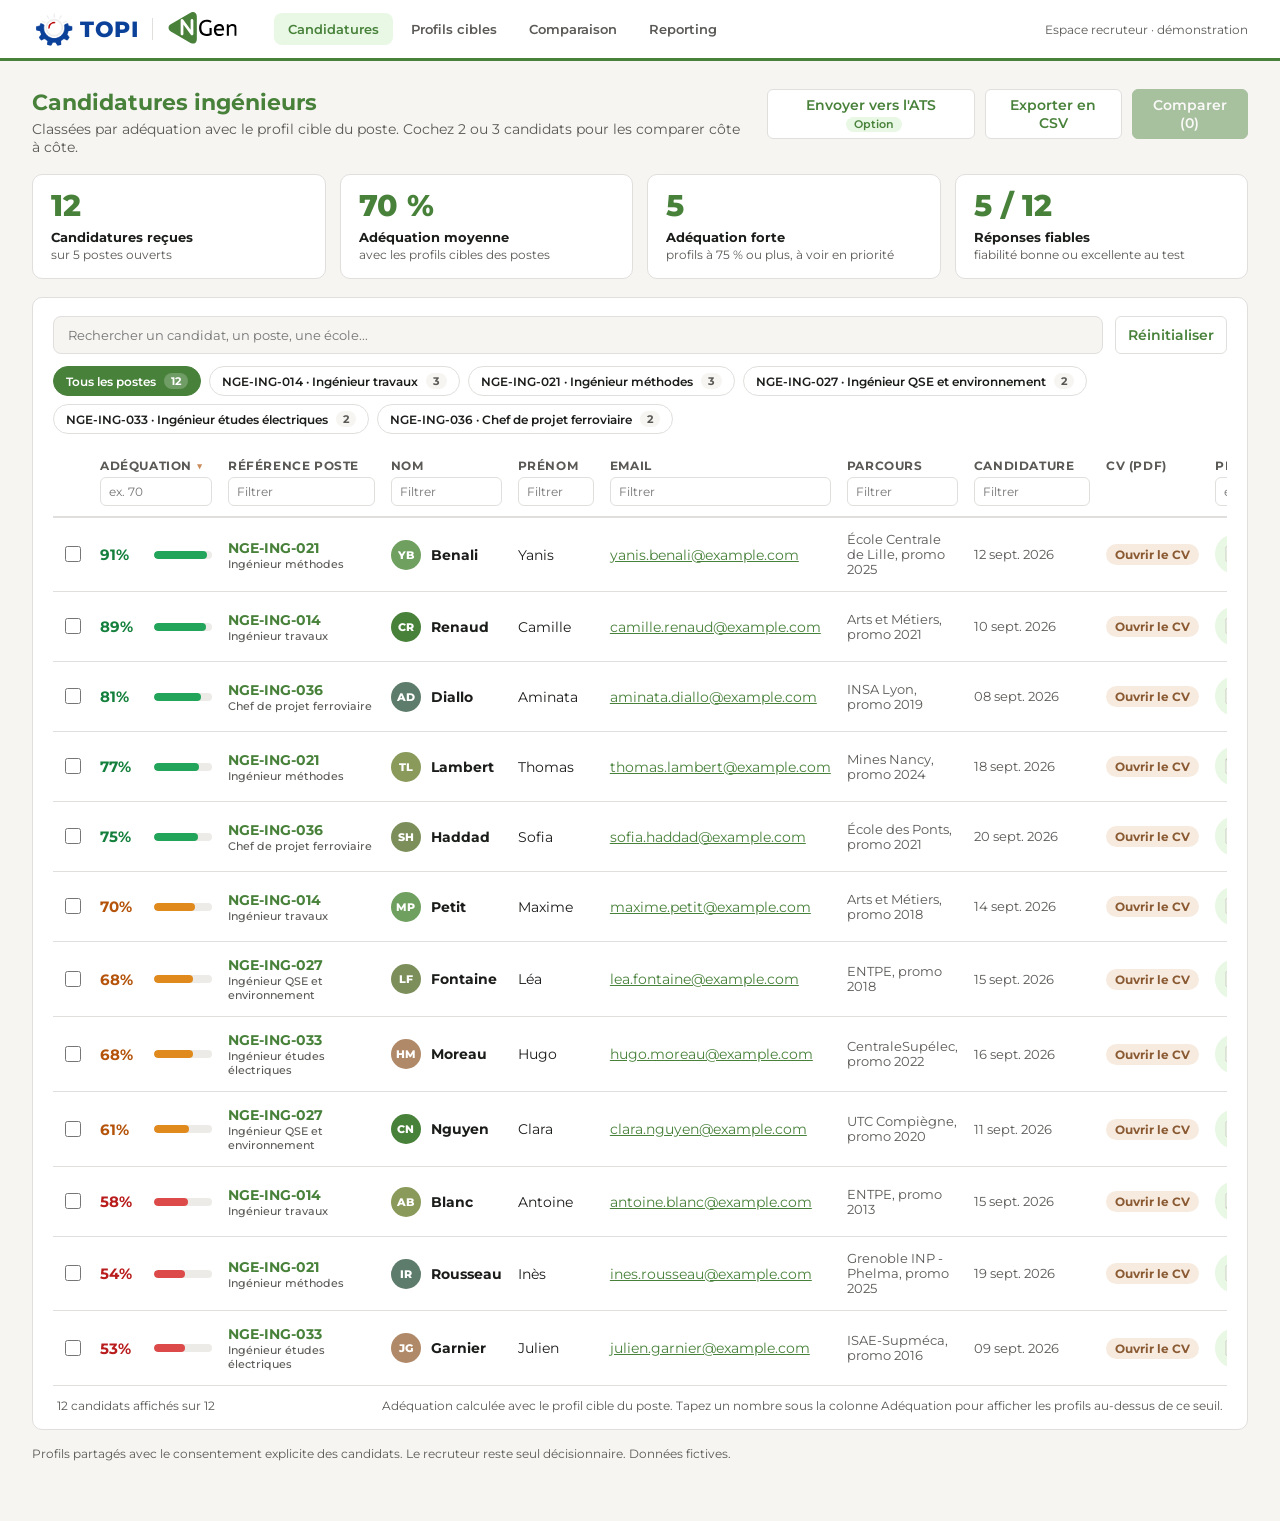
==== index.html @ ed8e548c "Démo TOPI x NGen : offre Aide Entretien et Recrutement (données fictives) Co-Authored-By: Claude Son" ====
<!doctype html>
<html lang="fr">
<head>
<meta charset="utf-8">
<meta name="viewport" content="width=device-width, initial-scale=1">
<meta name="robots" content="noindex, nofollow">
<title>Candidatures ingénieurs - TOPI x NGen</title>
<link href="https://fonts.googleapis.com/css2?family=Montserrat:wght@400;500;600;700;800&display=swap" rel="stylesheet">
<link rel="stylesheet" href="style.css">
</head>
<body>
<div class="topbar">
  <div class="logo"><img src="topi-logo.png" alt="">TOPI</div>
  <div class="sep"></div>
  <img class="ngen" src="ngen-logo.svg" alt="NGen">
  <nav><a href="index.html" class="on">Candidatures</a><a href="cibles.html">Profils cibles</a><a href="compare.html">Comparaison</a><a href="reporting.html">Reporting</a></nav>
  <div class="right">Espace recruteur · démonstration</div>
</div>
<main class="wide">
  <div class="pagehead">
    <div>
      <h1>Candidatures ingénieurs</h1>
      <p class="sub">Classées par adéquation avec le profil cible du poste. Cochez 2 ou 3 candidats pour les comparer côte à côte.</p>
    </div>
    <div class="actions2">
      <button class="btn" id="ats" title="Intégration ATS proposée en option">Envoyer vers l'ATS <span class="opt">Option</span></button>
      <button class="btn" id="export">Exporter en CSV</button>
      <button class="btn primary" id="cmp" disabled>Comparer (0)</button>
    </div>
  </div>

  <div class="kpis" id="kpis"></div>

  <div class="card list">
    <div class="toolbar2">
      <div class="search"><input id="q" type="search" placeholder="Rechercher un candidat, un poste, une école..."></div>
      <button class="btn" id="reset">Réinitialiser</button>
    </div>
    <div class="chips2" id="postes"></div>
    <div class="tablewrap">
      <table>
        <thead>
          <tr id="heads"></tr>
          <tr class="filters" id="filters"></tr>
        </thead>
        <tbody id="rows"></tbody>
      </table>
    </div>
    <div class="toast" id="toast"></div>
    <div class="empty" id="empty">Aucun candidat ne correspond aux filtres.</div>
    <div class="tfoot"><span id="count"></span><span>Adéquation calculée avec le profil cible du poste. Tapez un nombre sous la colonne Adéquation pour afficher les profils au-dessus de ce seuil.</span></div>
  </div>
  <p class="foot">Profils partagés avec le consentement explicite des candidats. Le recruteur reste seul décisionnaire. Données fictives.</p>
</main>
<script src="data.js"></script>
<script src="defs.js"></script>
<script src="scoring.js"></script>
<script>
const fmtDate = iso => new Date(iso).toLocaleDateString("fr-FR", { day: "2-digit", month: "short", year: "numeric" });
const norm = s => String(s).toLowerCase().normalize("NFD").replace(/[̀-ͯ]/g, "");
const tri = c => Object.entries(c.riasec).sort((a, b) => b[1] - a[1]).slice(0, 3).map(e => e[0]).join("");
let ADQ = {};

function mini(c) {
  const order = ["R", "I", "A", "S", "E", "C"], cx = 17, cy = 17, R = 14;
  const pt = (i, r) => { const a = (-90 + i * 60) * Math.PI / 180; return [cx + r * Math.cos(a), cy + r * Math.sin(a)].join(","); };
  const ring = order.map((k, i) => pt(i, R)).join(" ");
  const data = order.map((k, i) => pt(i, R * c.riasec[k] / 100)).join(" ");
  return `<svg class="mini" viewBox="0 0 34 34" width="34" height="34"><polygon points="${ring}" fill="none" stroke="#D5D3CD"/><polygon points="${data}" fill="rgba(72,129,58,.28)" stroke="#48813A" stroke-width="1.4"/></svg>`;
}

const picked = new Set();
const COLS = [
  { key: "sel", label: "", nofilter: true, nosort: true },
  { key: "adq", label: "Adéquation", filter: c => ADQ[c.id].global, sort: c => ADQ[c.id].global, placeholder: "ex. 70", min: true },
  { key: "ref", label: "Référence poste", filter: c => c.ref + " " + c.poste, sort: c => c.ref },
  { key: "nom", label: "Nom", filter: c => c.nom, sort: c => c.nom },
  { key: "prenom", label: "Prénom", filter: c => c.prenom, sort: c => c.prenom },
  { key: "email", label: "Email", filter: c => c.email, sort: c => c.email },
  { key: "parcours", label: "Parcours", filter: c => c.parcours, sort: c => c.parcours },
  { key: "date", label: "Candidature", filter: c => fmtDate(c.candidature), sort: c => c.candidature },
  { key: "cv", label: "CV (PDF)", nofilter: true, nosort: true },
  { key: "profil", label: "Profil TOPI", filter: c => tri(c), sort: c => tri(c), placeholder: "ex. RE, IC" }
];

let sortKey = "adq", sortDir = -1, poste = "", q = "";
const filters = {};
const heads = document.getElementById("heads"), fil = document.getElementById("filters");

COLS.forEach(col => {
  const th = document.createElement("th");
  th.dataset.key = col.key;
  th.innerHTML = col.label + ' <span class="arrow"></span>';
  if (!col.nosort) {
    th.className = "sortable";
    th.onclick = () => { sortDir = sortKey === col.key ? -sortDir : (col.key === "adq" ? -1 : 1); sortKey = col.key; render(); };
  }
  heads.appendChild(th);
  const td = document.createElement("td");
  if (!col.nofilter) {
    const inp = document.createElement("input");
    inp.placeholder = col.placeholder || "Filtrer";
    inp.oninput = () => { filters[col.key] = norm(inp.value); render(); };
    td.appendChild(inp);
  }
  fil.appendChild(td);
});

document.getElementById("q").oninput = e => { q = norm(e.target.value); render(); };
document.getElementById("reset").onclick = () => {
  Object.keys(filters).forEach(k => delete filters[k]);
  fil.querySelectorAll("input").forEach(i => i.value = "");
  document.getElementById("q").value = ""; q = ""; poste = "";
  sortKey = "adq"; sortDir = -1; render();
};

const postes = [...new Map(CANDIDATS.map(c => [c.ref, c.poste])).entries()].sort();

function renderChips() {
  const el = document.getElementById("postes");
  const n = ref => CANDIDATS.filter(c => !ref || c.ref === ref).length;
  el.innerHTML = [["", "Tous les postes"], ...postes.map(([r, t]) => [r, r + " · " + t])].map(([r, t]) =>
    `<button class="chip2 ${poste === r ? "on" : ""}" data-ref="${r}">${t}<b>${n(r)}</b></button>`).join("");
  el.querySelectorAll("button").forEach(b => b.onclick = () => { poste = b.dataset.ref; render(); });
}

function renderKpis() {
  const vals = CANDIDATS.map(c => ADQ[c.id].global);
  const moy = Math.round(vals.reduce((s, v) => s + v, 0) / vals.length);
  const forts = vals.filter(v => v >= 75).length;
  const fiables = CANDIDATS.filter(c => ["Excellent", "Bon"].includes(c.validite.niveau)).length;
  const items = [
    ["Candidatures reçues", CANDIDATS.length, "sur " + postes.length + " postes ouverts"],
    ["Adéquation moyenne", moy + " %", "avec les profils cibles des postes"],
    ["Adéquation forte", forts, "profils à 75 % ou plus, à voir en priorité"],
    ["Réponses fiables", fiables + " / " + CANDIDATS.length, "fiabilité bonne ou excellente au test"]
  ];
  document.getElementById("kpis").innerHTML = items.map(([t, v, s]) => `<div class="kpi"><div class="kv">${v}</div><div class="kt">${t}</div><div class="ks">${s}</div></div>`).join("");
}

const palette = ["#48813A", "#6FA05F", "#7C8F5A", "#B08968", "#5E7C6B", "#8A9A5B"];

function render() {
  ADQ = Object.fromEntries(CANDIDATS.map(c => [c.id, adqCandidat(c)]));
  let list = CANDIDATS.filter(c => (!poste || c.ref === poste)
    && (!q || norm([c.prenom, c.nom, c.email, c.ref, c.poste, c.parcours].join(" ")).includes(q))
    && COLS.every(col => {
      const f = filters[col.key];
      if (!f) return true;
      if (col.min) { const n = parseFloat(f); return isNaN(n) ? true : col.filter(c) >= n; }
      return norm(col.filter(c)).includes(f);
    }));
  const col = COLS.find(x => x.key === sortKey);
  list = list.slice().sort((a, b) => {
    const x = col.sort(a), y = col.sort(b);
    return (typeof x === "number" ? x - y : String(x).localeCompare(String(y), "fr")) * sortDir;
  });
  heads.querySelectorAll("th").forEach(th => {
    th.querySelector(".arrow").textContent = th.dataset.key === sortKey ? (sortDir === 1 ? "▲" : "▼") : "";
  });
  document.getElementById("rows").innerHTML = list.map(c => {
    const i = CANDIDATS.indexOf(c), a = ADQ[c.id].global;
    const cvUrl = "cv.html?f=" + encodeURIComponent(c.cv) + "&n=" + encodeURIComponent(c.prenom + " " + c.nom);
    return `<tr>
      <td><input type="checkbox" class="pick" data-id="${c.id}" ${picked.has(c.id) ? "checked" : ""} title="Sélectionner pour comparer"></td>
      <td><div class="adq ${niveauAdq(a)}"><b>${a}%</b><span class="abar"><i style="width:${a}%"></i></span></div></td>
      <td class="ref">${c.ref}<small>${c.poste}</small></td>
      <td><div class="who"><span class="av" style="background:${palette[i % palette.length]}">${c.prenom[0]}${c.nom[0]}</span>${c.nom}</div></td>
      <td>${c.prenom}</td>
      <td><a href="mailto:${c.email}">${c.email}</a></td>
      <td class="muted">${c.parcours}</td>
      <td class="muted nowrap">${fmtDate(c.candidature)}</td>
      <td><a class="pill cv" href="${cvUrl}" target="_blank" rel="noopener">Ouvrir le CV</a></td>
      <td><a class="pill topi" href="profil.html?id=${c.id}" target="_blank" rel="noopener">${mini(c)}<span>${tri(c)}</span></a></td>
    </tr>`;
  }).join("");
  document.querySelectorAll("input.pick").forEach(cb => cb.onchange = () => {
    if (cb.checked && picked.size >= 3) { cb.checked = false; toast("Vous pouvez comparer 3 candidats au maximum."); return; }
    cb.checked ? picked.add(cb.dataset.id) : picked.delete(cb.dataset.id); updateCmp();
  });
  document.getElementById("count").textContent = list.length + " candidat" + (list.length > 1 ? "s" : "") + " affiché" + (list.length > 1 ? "s" : "") + " sur " + CANDIDATS.length;
  document.getElementById("empty").style.display = list.length ? "none" : "block";
  renderChips(); renderKpis();
}

function updateCmp() {
  const b = document.getElementById("cmp");
  b.textContent = "Comparer (" + picked.size + ")"; b.disabled = picked.size < 2;
}
let toastT;
function toast(msg) { const el = document.getElementById("toast"); el.textContent = msg; el.style.display = "block"; clearTimeout(toastT); toastT = setTimeout(() => el.style.display = "none", 3500); }
document.getElementById("cmp").onclick = () => window.open("compare.html?ids=" + [...picked].join(","), "_blank");
document.getElementById("ats").onclick = () => toast("Intégration ATS proposée en option : elle n'est pas activée dans cette démonstration.");
document.getElementById("export").onclick = () => {
  const head = ["Adéquation (%)", "Référence poste", "Poste", "Nom", "Prénom", "Email", "Parcours", "Candidature", "Profil RIASEC", "CV"];
  const rows = CANDIDATS.slice().sort((a, b) => ADQ[b.id].global - ADQ[a.id].global).map(c => [ADQ[c.id].global, c.ref, c.poste, c.nom, c.prenom, c.email, c.parcours, c.candidature, tri(c), c.cv]);
  const csv = [head, ...rows].map(r => r.map(v => '"' + String(v).replace(/"/g, '""') + '"').join(";")).join("\r\n");
  const a = document.createElement("a");
  a.href = URL.createObjectURL(new Blob(["﻿" + csv], { type: "text/csv;charset=utf-8" }));
  a.download = "candidatures-ingenieurs.csv"; a.click();
};

render();
</script>
</body>
</html>
---- style.css ----
:root { --blue: #48813A; --accent: #C98B5A; --ink: #1b1d1a; --grey: #5a5956; --line: #E0DFDD; --bg: #F6F5F2; --soft: #E8F8E4; --ok: #48813A; }
* { box-sizing: border-box; }
body { margin: 0; font-family: "Montserrat", "Segoe UI", system-ui, sans-serif; background: var(--bg); color: var(--ink); font-size: 14px; }
a { color: var(--blue); }
.topbar { background: #fff; border-bottom: 3px solid var(--blue); display: flex; align-items: center; gap: 14px; padding: 12px 32px; }
.topbar .logo { display: flex; align-items: center; gap: 4px; font-weight: 800; font-size: 22px; color: #0B4199; letter-spacing: .5px; }
.topbar .logo img { height: 44px; width: 44px; margin: -6px 0; }
.topbar .ngen { height: 34px; width: auto; display: block; }
.topbar .sep { width: 1px; height: 22px; background: var(--line); }
.topbar .client { color: var(--grey); font-weight: 600; }
.topbar .right { margin-left: auto; color: var(--grey); font-size: 12px; }
main { max-width: 1180px; margin: 0 auto; padding: 28px 32px 48px; }
h1 { font-size: 22px; margin: 0 0 4px; color: var(--blue); }
.sub { color: var(--grey); margin: 0 0 20px; }
.card { background: #fff; border: 1px solid var(--line); border-radius: 10px; padding: 20px 22px; }
.card h2 { font-size: 13px; text-transform: uppercase; letter-spacing: .8px; color: var(--grey); margin: 0 0 14px; }
.toolbar { display: flex; align-items: center; gap: 14px; margin-bottom: 12px; color: var(--grey); font-size: 12px; }
.btn { border: 1px solid var(--line); background: #fff; color: var(--blue); padding: 6px 12px; border-radius: 6px; font: inherit; font-weight: 600; cursor: pointer; }
.btn:hover { background: var(--soft); }
table { width: 100%; border-collapse: collapse; }
thead th { white-space: nowrap; text-align: left; font-size: 12px; text-transform: uppercase; letter-spacing: .6px; color: var(--grey); padding: 10px 12px 4px; background: #fff; }
thead th.sortable { cursor: pointer; user-select: none; }
thead th.sortable:hover { color: var(--blue); }
thead th .arrow { display: inline-block; width: 12px; color: var(--accent); }
.filters td { padding: 0 12px 10px; border-bottom: 2px solid var(--line); }
.filters input { width: 100%; padding: 6px 8px; border: 1px solid var(--line); border-radius: 6px; font: inherit; font-size: 12px; }
.filters input:focus { outline: 2px solid var(--soft); border-color: var(--blue); }
tbody td { padding: 14px 12px; border-bottom: 1px solid var(--line); vertical-align: middle; }
tbody tr:hover { background: #FAFAF7; }
.ref { font-weight: 700; color: var(--blue); }
.ref small { display: block; font-weight: 500; color: var(--grey); font-size: 11px; }
.pill { white-space: nowrap; display: inline-block; padding: 3px 9px; border-radius: 999px; background: var(--soft); color: var(--blue); font-weight: 700; font-size: 12px; text-decoration: none; }
.pill:hover { background: var(--blue); color: #fff; }
.pill.cv { background: #F7EBE0; color: #8A5A33; }
.pill.cv:hover { background: var(--accent); color: #fff; }
.empty { padding: 24px; text-align: center; color: var(--grey); display: none; }
.foot { margin-top: 16px; color: var(--grey); font-size: 12px; }

.back { display: inline-block; margin-bottom: 14px; text-decoration: none; font-weight: 600; }
.head { display: flex; gap: 22px; align-items: center; flex-wrap: wrap; }
.avatar { width: 56px; height: 56px; border-radius: 50%; background: var(--blue); color: #fff; display: grid; place-items: center; font-weight: 800; font-size: 20px; }
.head h1 { margin: 0; }
.meta { color: var(--grey); font-size: 13px; margin-top: 2px; }
.head .actions { margin-left: auto; display: flex; gap: 10px; align-items: center; }
.grid2 { display: grid; grid-template-columns: 1fr 1fr; gap: 18px; margin-top: 18px; }
@media (max-width: 900px) { .grid2 { grid-template-columns: 1fr; } }
.triplet { display: flex; gap: 8px; margin: 6px 0 14px; }
.triplet .tip { background: var(--blue); color: #fff; font-weight: 800; border-radius: 6px; padding: 4px 10px; font-size: 13px; }
.triplet .tip:nth-child(2) { background: #6FA05F; }
.triplet .tip:nth-child(3) { background: #97d187; color: var(--ink); }
.bar { display: grid; grid-template-columns: 1fr 44px; gap: 10px; align-items: center; margin: 7px 0; font-size: 12.5px; }
.bar .lbl { display: flex; justify-content: space-between; gap: 8px; }
.track { height: 8px; background: #ECEBE7; border-radius: 4px; overflow: hidden; margin-top: 4px; }
.fill { height: 100%; background: var(--blue); border-radius: 4px; }
.fill.red { background: var(--accent); }
.val { text-align: right; font-weight: 700; }
.axis { display: grid; grid-template-columns: 96px 1fr 96px; gap: 10px; align-items: center; margin: 9px 0; font-size: 12px; color: var(--grey); }
.axis .r { text-align: right; }
.axis .on { color: var(--ink); font-weight: 700; }
.axis .line { position: relative; height: 4px; background: #E6E4DF; border-radius: 2px; }
.axis .line::after { content: ""; position: absolute; left: 50%; top: -4px; width: 1px; height: 12px; background: #C9C7C1; }
.axis .dot { position: absolute; top: -5px; width: 14px; height: 14px; margin-left: -7px; border-radius: 50%; background: var(--blue); border: 2px solid #fff; box-shadow: 0 0 0 1px var(--blue); }
.note { color: var(--grey); font-size: 11.5px; margin-top: 18px; }
svg text { font-family: "Montserrat", "Segoe UI", sans-serif; }

.cols2 { display: grid; grid-template-columns: 1fr 1fr; grid-template-rows: repeat(10, auto); grid-auto-flow: column; column-gap: 40px; }
@media (max-width: 900px) { .cols2 { grid-template-columns: 1fr; grid-template-rows: none; grid-auto-flow: row; } }
.tip { cursor: help; border-bottom: 1px dotted #A7A59F; }
.triplet .tip, svg .tip { border-bottom: 0; }
.tooltip { position: fixed; display: none; z-index: 50; max-width: 340px; background: var(--ink); color: #fff; padding: 10px 13px; border-radius: 8px; box-shadow: 0 8px 24px rgba(11, 20, 40, .28); font-size: 12px; line-height: 1.45; pointer-events: none; }
.tooltip b { display: block; color: #fff; margin-bottom: 3px; font-size: 12.5px; }
.tooltip span { color: #D5DCEC; font-weight: 400; }

main.wide { max-width: 1360px; }
.pagehead { display: flex; align-items: flex-start; justify-content: space-between; gap: 20px; margin-bottom: 18px; }
.pagehead .sub { margin: 0; }
.btn.primary { background: var(--blue); color: #fff; border-color: var(--blue); }
.btn.primary:hover { background: #3b6a30; }
.kpis { display: grid; grid-template-columns: repeat(4, 1fr); gap: 14px; margin-bottom: 18px; }
@media (max-width: 900px) { .kpis { grid-template-columns: 1fr 1fr; } }
.kpi { background: #fff; border: 1px solid var(--line); border-radius: 10px; padding: 16px 18px; }
.kpi .kv { font-size: 30px; font-weight: 800; color: var(--blue); line-height: 1; }
.kpi .kt { font-weight: 700; margin-top: 8px; font-size: 13px; }
.kpi .ks { color: var(--grey); font-size: 12px; margin-top: 2px; }
.card.list { padding: 18px 20px 12px; }
.toolbar2 { display: flex; gap: 12px; margin-bottom: 12px; }
.search { flex: 1; }
.search input { width: 100%; padding: 10px 14px; border: 1px solid var(--line); border-radius: 8px; font: inherit; font-size: 13px; background: var(--bg); }
.search input:focus { outline: 2px solid var(--soft); border-color: var(--blue); background: #fff; }
.chips2 { display: flex; flex-wrap: wrap; gap: 8px; margin-bottom: 14px; }
.chip2 { border: 1px solid var(--line); background: #fff; color: var(--ink); border-radius: 999px; padding: 6px 12px; font: inherit; font-size: 12px; font-weight: 600; cursor: pointer; display: inline-flex; gap: 8px; align-items: center; }
.chip2 b { background: var(--bg); border-radius: 999px; padding: 1px 7px; font-size: 11px; color: var(--grey); }
.chip2:hover { border-color: var(--blue); }
.chip2.on { background: var(--blue); border-color: var(--blue); color: #fff; }
.chip2.on b { background: rgba(255, 255, 255, .22); color: #fff; }
.tablewrap { overflow-x: auto; }
.who { display: flex; align-items: center; gap: 10px; font-weight: 700; }
.av { width: 30px; height: 30px; border-radius: 50%; color: #fff; display: inline-grid; place-items: center; font-size: 11px; font-weight: 800; flex: none; }
td.muted { color: var(--grey); font-size: 12.5px; }
td.nowrap { white-space: nowrap; }
.pill.topi { display: inline-flex; align-items: center; gap: 8px; padding: 3px 12px 3px 6px; }
.pill.topi:hover .mini polygon:last-child { fill: rgba(255, 255, 255, .35); stroke: #fff; }
.pill.topi:hover .mini polygon:first-child { stroke: rgba(255, 255, 255, .5); }
.tfoot { display: flex; justify-content: space-between; color: var(--grey); font-size: 12px; padding: 12px 4px 4px; }

.rel { display: inline-flex; align-items: center; gap: 8px; padding: 5px 12px; border-radius: 999px; font-size: 12px; font-weight: 700; border: 1px solid; cursor: help; }
.rel i { width: 9px; height: 9px; border-radius: 50%; background: currentColor; }
.rel-excellent { background: #E0F2FE; color: #0369A1; border-color: #BAE6FD; }
.rel-bon { background: #DCFCE7; color: #15803D; border-color: #BBF7D0; }
.rel-convenable { background: #FEF3C7; color: #B45309; border-color: #FDE68A; }
.rel-mauvais { background: #FEE2E2; color: #B91C1C; border-color: #FECACA; }

/* ---- offre 2 : adéquation au poste ---- */
.topbar nav { display: flex; gap: 4px; margin-left: 22px; }
.topbar nav a { padding: 8px 14px; border-radius: 8px; text-decoration: none; color: var(--grey); font-weight: 600; font-size: 13px; }
.topbar nav a:hover, .topbar nav a.on { background: var(--soft); color: var(--blue); }
.adq { display: flex; align-items: center; gap: 10px; min-width: 130px; }
.adq b { font-size: 15px; width: 44px; }
.adq .abar { flex: 1; height: 8px; background: #ECEBE7; border-radius: 4px; overflow: hidden; min-width: 56px; }
.adq .abar i { display: block; height: 100%; border-radius: 4px; }
.adq.high b { color: #15803D; } .adq.high i, .fill.ad-high { background: #22A55A; }
.adq.mid b { color: #B45309; } .adq.mid i, .fill.ad-mid { background: #E08A1E; }
.adq.low b { color: #B91C1C; } .adq.low i, .fill.ad-low { background: #DC4A4A; }
.gauge.high { color: #15803D; } .gauge.mid { color: #B45309; } .gauge.low { color: #B91C1C; }
.adqcard { display: grid; grid-template-columns: 180px 1.15fr 1fr 1fr; gap: 26px; align-items: start; margin-top: 18px; }
@media (max-width: 1000px) { .adqcard { grid-template-columns: 1fr; } }
.adqcard .gcol { text-align: center; }
.adqcard .gt { font-weight: 700; margin-top: -4px; }
.adqcard .sub { margin: 10px 0; font-size: 12.5px; }
.adqcard .sl { display: flex; justify-content: space-between; margin-bottom: 4px; }
.adqcard .link { display: inline-block; margin-top: 10px; font-size: 12px; font-weight: 600; }
.pt { border-left: 3px solid; padding: 4px 0 4px 10px; margin: 9px 0; font-size: 12.5px; }
.pt b { display: block; }
.pt small { color: var(--grey); font-size: 11.5px; }
.pt.ok { border-color: #22A55A; } .pt.ko { border-color: #E08A1E; }
.track { position: relative; }
.tick { position: absolute; top: -3px; width: 2px; height: 14px; background: var(--ink); border-radius: 1px; }
.axis .tgt { position: absolute; top: -6px; width: 16px; height: 16px; margin-left: -8px; border-radius: 50%; border: 2px solid var(--accent); background: rgba(255,255,255,.6); box-sizing: border-box; }
.legend { display: flex; flex-wrap: wrap; gap: 18px; margin-top: 14px; font-size: 11.5px; color: var(--grey); }
.legend span { display: inline-flex; align-items: center; gap: 7px; }
.lg { display: inline-block; }
.lg.solid { width: 18px; height: 0; border-top: 2px solid var(--blue); }
.lg.dashed { width: 18px; height: 0; border-top: 2px dashed var(--accent); }
.lg.dot { width: 10px; height: 10px; border-radius: 50%; background: var(--blue); }
.lg.ring { width: 12px; height: 12px; border-radius: 50%; border: 2px solid var(--accent); box-sizing: border-box; }
.lg.bar { width: 18px; height: 6px; border-radius: 3px; background: var(--blue); }
.lg.tickmark { width: 2px; height: 12px; background: var(--ink); }

/* profils cibles */
.editor { display: grid; grid-template-columns: 270px 1fr 330px; gap: 18px; align-items: start; }
@media (max-width: 1100px) { .editor { grid-template-columns: 1fr; } }
.plist button { width: 100%; text-align: left; border: 1px solid var(--line); background: #fff; border-radius: 10px; padding: 12px 14px; margin-bottom: 8px; font: inherit; cursor: pointer; }
.plist button:hover { border-color: var(--blue); }
.plist button.on { border-color: var(--blue); background: var(--soft); }
.plist b { display: block; font-size: 13px; color: var(--blue); }
.plist small { color: var(--grey); font-size: 12px; display: flex; justify-content: space-between; margin-top: 2px; }
.mod { color: var(--accent); font-weight: 700; }
.edhead { display: flex; align-items: center; justify-content: space-between; gap: 12px; margin-bottom: 14px; }
.edhead h1 { margin: 0; font-size: 20px; }
.edhead p { margin: 2px 0 0; color: var(--grey); font-size: 12.5px; }
.slrow { display: grid; grid-template-columns: 24px 190px 1fr 40px; gap: 10px; align-items: center; margin: 7px 0; font-size: 12.5px; }
.slrow.ax { grid-template-columns: 24px 90px 1fr 90px 36px; }
.slrow.nocheck { grid-template-columns: 190px 1fr 40px; }
.slrow input[type=range] { width: 100%; accent-color: var(--blue); }
.slrow.off { opacity: .45; }
.slrow .v { text-align: right; font-weight: 700; }
.slrow .rt { text-align: right; }
.edcard { margin-bottom: 16px; }
.rank { position: sticky; top: 16px; }
.rrow { display: grid; grid-template-columns: 26px 1fr; gap: 10px; align-items: center; padding: 9px 0; border-bottom: 1px solid var(--line); }
.rrow:last-child { border: 0; }
.rrow .n { width: 24px; height: 24px; border-radius: 50%; background: var(--bg); display: grid; place-items: center; font-weight: 800; font-size: 11px; color: var(--grey); }
.rrow a { color: var(--ink); font-weight: 700; text-decoration: none; font-size: 13px; display: block; }
.rrow small { color: var(--grey); font-size: 11.5px; }
.rrow .adq { margin-top: 4px; }

.actions2 { display: flex; gap: 10px; align-items: center; }
.actions2 .btn { text-decoration: none; }
.list thead th, .list tbody td, .filters td { padding-left: 8px; padding-right: 8px; }
.list .filters input { min-width: 0; }
.adq { min-width: 112px; }

/* ---- offre 3 : rapport, guide, comparaison, reporting ---- */
.tabs { display: flex; gap: 6px; margin-top: 18px; border-bottom: 1px solid var(--line); }
.tabs button { border: 0; background: none; padding: 11px 18px; font: inherit; font-weight: 700; color: var(--grey); cursor: pointer; border-bottom: 3px solid transparent; margin-bottom: -1px; }
.tabs button:hover { color: var(--blue); }
.tabs button.on { color: var(--blue); border-color: var(--blue); }
.tab[hidden] { display: none; }
.rsum { margin-top: 18px; }
.rsum p { margin: 0; font-size: 14px; line-height: 1.6; }
.rl { margin: 0; padding: 0; list-style: none; }
.rl li { position: relative; padding: 8px 0 8px 18px; border-bottom: 1px solid var(--line); font-size: 13px; line-height: 1.5; }
.rl li:last-child { border: 0; }
.rl li::before { content: ""; position: absolute; left: 0; top: 15px; width: 8px; height: 8px; border-radius: 50%; background: var(--blue); }
.rl.ok li::before { background: #22A55A; }
.rl.ko li::before { background: #E08A1E; }
.ghead { display: flex; justify-content: space-between; align-items: flex-start; gap: 16px; margin-bottom: 8px; }
.ghead h2 { margin-bottom: 4px; }
.ghead p { margin: 0; color: var(--grey); font-size: 12.5px; }
.gth { font-size: 12px; text-transform: uppercase; letter-spacing: .8px; color: var(--blue); margin: 22px 0 8px; }
.q { display: grid; grid-template-columns: 30px 1fr; gap: 12px; padding: 12px 0; border-bottom: 1px solid var(--line); }
.q:last-child { border: 0; }
.qn { width: 26px; height: 26px; border-radius: 50%; background: var(--soft); color: var(--blue); display: grid; place-items: center; font-weight: 800; font-size: 12px; }
.q b { display: block; font-size: 13.5px; line-height: 1.5; }
.q small { display: block; color: var(--grey); font-size: 12px; margin-top: 4px; line-height: 1.45; }
@media print { .topbar, .tabs, .back, .head .actions, .note, .btn, .actions2 { display: none !important; } body { background: #fff; } main { padding: 0; } .card { border: 0; padding: 8px 0; } }

input.pick { width: 16px; height: 16px; accent-color: var(--blue); cursor: pointer; }
.opt { background: var(--soft); color: var(--blue); border-radius: 999px; padding: 1px 8px; font-size: 10.5px; margin-left: 6px; }
.btn:disabled { opacity: .45; cursor: not-allowed; }
.toast { display: none; background: var(--ink); color: #fff; border-radius: 8px; padding: 10px 14px; margin: 10px 0 0; font-size: 12.5px; }
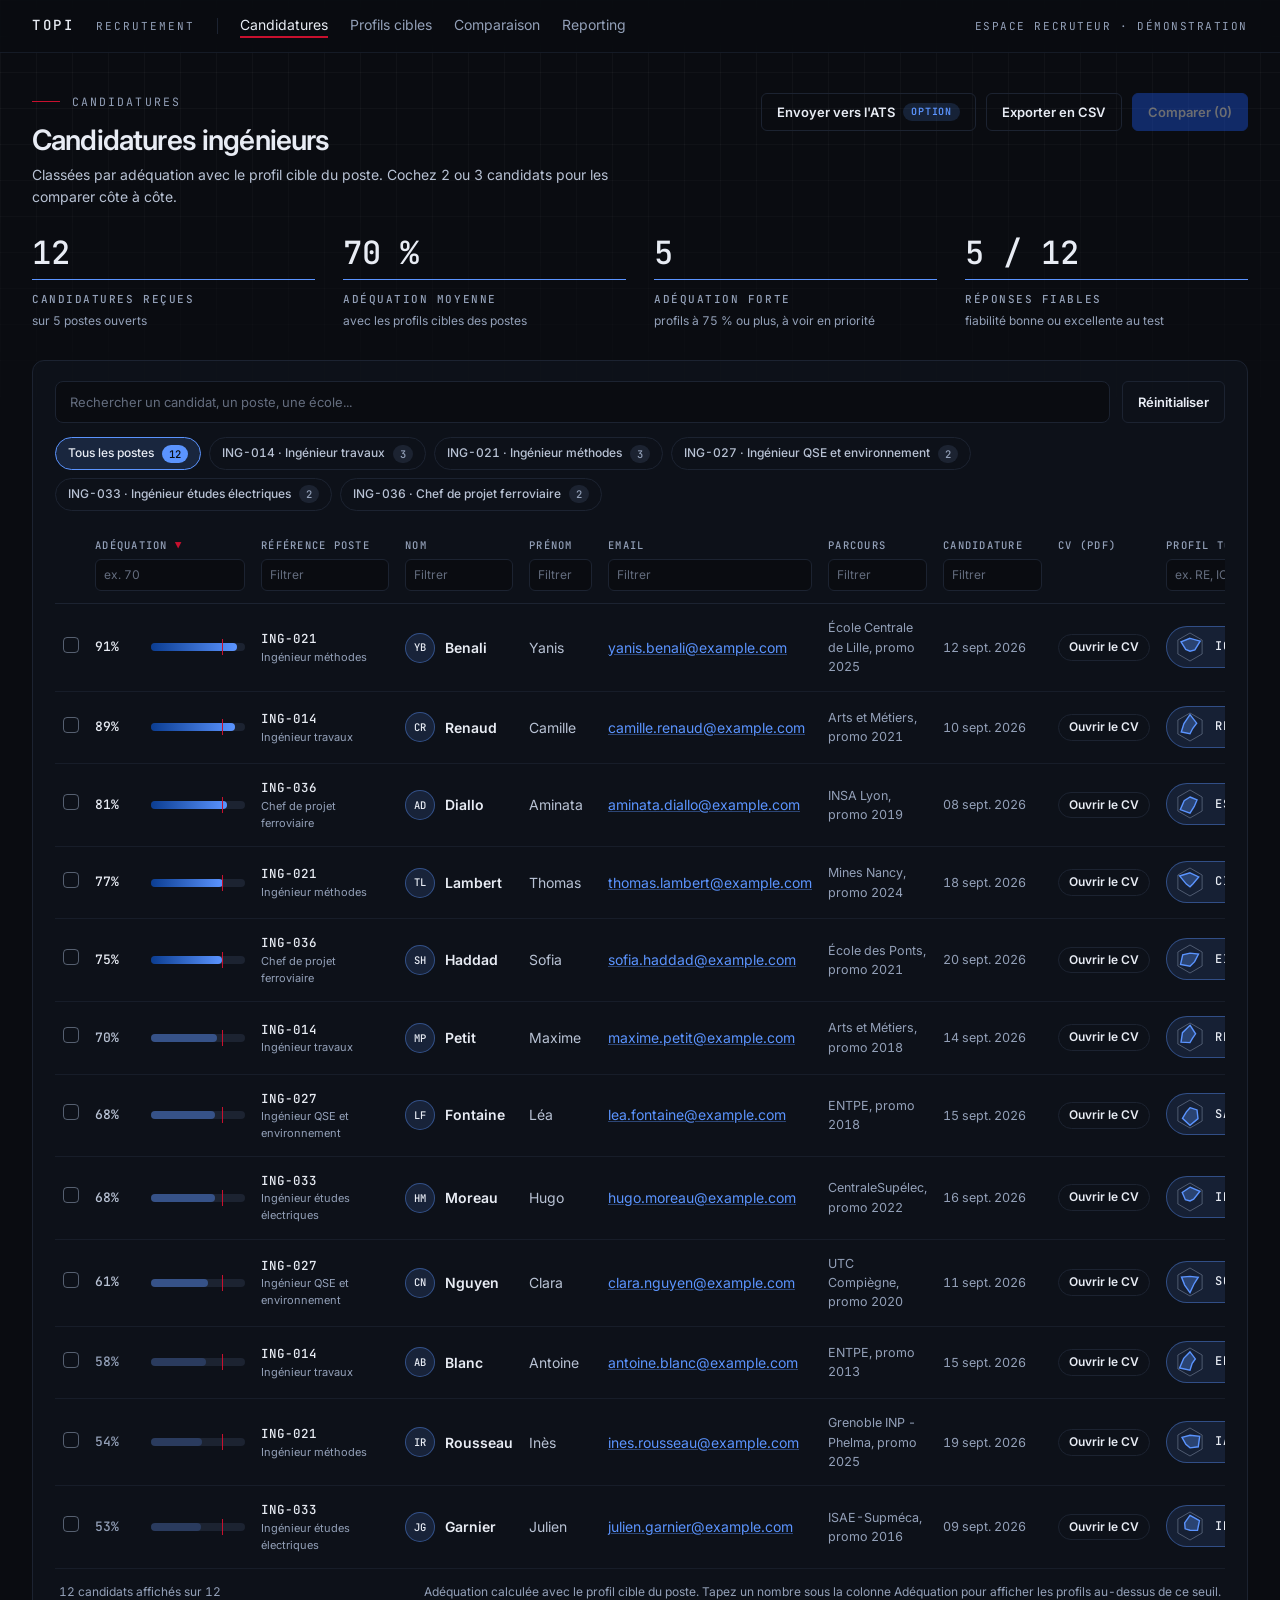
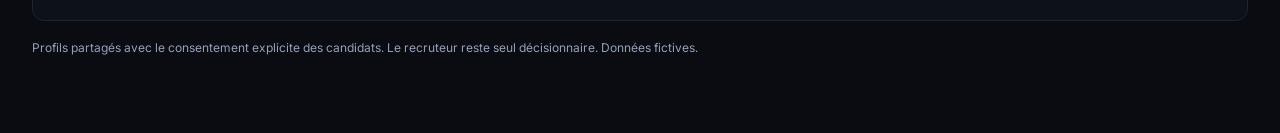
==== commit ec1368d0: "Démo TOPI Recrutement (données fictives) Co-Authored-By: Claude Sonnet 5.5 <noreply@anthropic.com>" ====
--- a/index.html
+++ b/index.html
@@ -4,21 +4,24 @@
 <meta charset="utf-8">
 <meta name="viewport" content="width=device-width, initial-scale=1">
 <meta name="robots" content="noindex, nofollow">
-<title>Candidatures ingénieurs - TOPI x NGen</title>
-<link href="https://fonts.googleapis.com/css2?family=Montserrat:wght@400;500;600;700;800&display=swap" rel="stylesheet">
-<link rel="stylesheet" href="style.css">
+<title>Candidatures ingénieurs · TOPI Recrutement</title>
+<link href="https://fonts.googleapis.com/css2?family=Inter:wght@400;500;600;700&family=JetBrains+Mono:wght@400;500&display=swap" rel="stylesheet">
+<link rel="icon" href="favicon-32x32.png" sizes="32x32" type="image/png">
+<link rel="icon" href="favicon-192x192.png" sizes="192x192" type="image/png">
+<link rel="stylesheet" href="style.css?v=20261014b">
 </head>
 <body>
-<div class="topbar">
-  <div class="logo"><img src="topi-logo.png" alt="">TOPI</div>
-  <div class="sep"></div>
-  <img class="ngen" src="ngen-logo.svg" alt="NGen">
+<header class="topbar">
+  <a class="logo" href="index.html">TOPI</a>
+  <span class="prod">Recrutement</span>
+  <span class="sep"></span>
   <nav><a href="index.html" class="on">Candidatures</a><a href="cibles.html">Profils cibles</a><a href="compare.html">Comparaison</a><a href="reporting.html">Reporting</a></nav>
   <div class="right">Espace recruteur · démonstration</div>
-</div>
+</header>
 <main class="wide">
   <div class="pagehead">
     <div>
+      <div class="eyebrow"><span class="rule"></span>Candidatures</div>
       <h1>Candidatures ingénieurs</h1>
       <p class="sub">Classées par adéquation avec le profil cible du poste. Cochez 2 ou 3 candidats pour les comparer côte à côte.</p>
     </div>
@@ -52,9 +55,9 @@
   </div>
   <p class="foot">Profils partagés avec le consentement explicite des candidats. Le recruteur reste seul décisionnaire. Données fictives.</p>
 </main>
-<script src="data.js"></script>
-<script src="defs.js"></script>
-<script src="scoring.js"></script>
+<script src="data.js?v=20261014b"></script>
+<script src="defs.js?v=20261014b"></script>
+<script src="scoring.js?v=20261014b"></script>
 <script>
 const fmtDate = iso => new Date(iso).toLocaleDateString("fr-FR", { day: "2-digit", month: "short", year: "numeric" });
 const norm = s => String(s).toLowerCase().normalize("NFD").replace(/[̀-ͯ]/g, "");
@@ -66,7 +69,7 @@
   const pt = (i, r) => { const a = (-90 + i * 60) * Math.PI / 180; return [cx + r * Math.cos(a), cy + r * Math.sin(a)].join(","); };
   const ring = order.map((k, i) => pt(i, R)).join(" ");
   const data = order.map((k, i) => pt(i, R * c.riasec[k] / 100)).join(" ");
-  return `<svg class="mini" viewBox="0 0 34 34" width="34" height="34"><polygon points="${ring}" fill="none" stroke="#D5D3CD"/><polygon points="${data}" fill="rgba(72,129,58,.28)" stroke="#48813A" stroke-width="1.4"/></svg>`;
+  return `<svg class="mini" viewBox="0 0 34 34" width="34" height="34"><polygon points="${ring}" fill="none" stroke="var(--muted)" stroke-opacity=".45"/><polygon points="${data}" fill="color-mix(in srgb, var(--accent) 30%, transparent)" stroke="var(--accent)" stroke-width="1.4"/></svg>`;
 }
 
 const picked = new Set();
@@ -137,8 +140,6 @@
   ];
   document.getElementById("kpis").innerHTML = items.map(([t, v, s]) => `<div class="kpi"><div class="kv">${v}</div><div class="kt">${t}</div><div class="ks">${s}</div></div>`).join("");
 }
-
-const palette = ["#48813A", "#6FA05F", "#7C8F5A", "#B08968", "#5E7C6B", "#8A9A5B"];
 
 function render() {
   ADQ = Object.fromEntries(CANDIDATS.map(c => [c.id, adqCandidat(c)]));
@@ -165,7 +166,7 @@
       <td><input type="checkbox" class="pick" data-id="${c.id}" ${picked.has(c.id) ? "checked" : ""} title="Sélectionner pour comparer"></td>
       <td><div class="adq ${niveauAdq(a)}"><b>${a}%</b><span class="abar"><i style="width:${a}%"></i></span></div></td>
       <td class="ref">${c.ref}<small>${c.poste}</small></td>
-      <td><div class="who"><span class="av" style="background:${palette[i % palette.length]}">${c.prenom[0]}${c.nom[0]}</span>${c.nom}</div></td>
+      <td><div class="who"><span class="av">${c.prenom[0]}${c.nom[0]}</span>${c.nom}</div></td>
       <td>${c.prenom}</td>
       <td><a href="mailto:${c.email}">${c.email}</a></td>
       <td class="muted">${c.parcours}</td>
--- a/style.css
+++ b/style.css
@@ -1,211 +1,327 @@
-:root { --blue: #48813A; --accent: #C98B5A; --ink: #1b1d1a; --grey: #5a5956; --line: #E0DFDD; --bg: #F6F5F2; --soft: #E8F8E4; --ok: #48813A; }
+/*
+ * Thème des démos TOPI Recrutement : mêmes jetons que le site topi-test.com
+ * (graphite, filets fins, Inter, JetBrains Mono, bleu d'action, rouge signal).
+ */
+:root {
+  --graphite: #0A0C11;
+  --surface: #12161F;
+  --line: #1C2331;
+  --ink: #E8ECF4;
+  --body: #B8C2D4;
+  --muted: #93A0B8;
+  --brand: #0B3D91;
+  --accent: #5B94FF;
+  --action: #1D57E8;
+  --signal: #C8102E;
+  --ok: #34C77B;
+  --warn: #F0A23B;
+  --bad: #EF5A5A;
+  --font-sans: "Inter", system-ui, -apple-system, "Segoe UI", sans-serif;
+  --font-mono: "JetBrains Mono", ui-monospace, "Cascadia Mono", Consolas, monospace;
+}
 * { box-sizing: border-box; }
-body { margin: 0; font-family: "Montserrat", "Segoe UI", system-ui, sans-serif; background: var(--bg); color: var(--ink); font-size: 14px; }
-a { color: var(--blue); }
-.topbar { background: #fff; border-bottom: 3px solid var(--blue); display: flex; align-items: center; gap: 14px; padding: 12px 32px; }
-.topbar .logo { display: flex; align-items: center; gap: 4px; font-weight: 800; font-size: 22px; color: #0B4199; letter-spacing: .5px; }
-.topbar .logo img { height: 44px; width: 44px; margin: -6px 0; }
-.topbar .ngen { height: 34px; width: auto; display: block; }
-.topbar .sep { width: 1px; height: 22px; background: var(--line); }
-.topbar .client { color: var(--grey); font-weight: 600; }
-.topbar .right { margin-left: auto; color: var(--grey); font-size: 12px; }
-main { max-width: 1180px; margin: 0 auto; padding: 28px 32px 48px; }
-h1 { font-size: 22px; margin: 0 0 4px; color: var(--blue); }
-.sub { color: var(--grey); margin: 0 0 20px; }
-.card { background: #fff; border: 1px solid var(--line); border-radius: 10px; padding: 20px 22px; }
-.card h2 { font-size: 13px; text-transform: uppercase; letter-spacing: .8px; color: var(--grey); margin: 0 0 14px; }
-.toolbar { display: flex; align-items: center; gap: 14px; margin-bottom: 12px; color: var(--grey); font-size: 12px; }
-.btn { border: 1px solid var(--line); background: #fff; color: var(--blue); padding: 6px 12px; border-radius: 6px; font: inherit; font-weight: 600; cursor: pointer; }
-.btn:hover { background: var(--soft); }
-table { width: 100%; border-collapse: collapse; }
-thead th { white-space: nowrap; text-align: left; font-size: 12px; text-transform: uppercase; letter-spacing: .6px; color: var(--grey); padding: 10px 12px 4px; background: #fff; }
-thead th.sortable { cursor: pointer; user-select: none; }
-thead th.sortable:hover { color: var(--blue); }
-thead th .arrow { display: inline-block; width: 12px; color: var(--accent); }
-.filters td { padding: 0 12px 10px; border-bottom: 2px solid var(--line); }
-.filters input { width: 100%; padding: 6px 8px; border: 1px solid var(--line); border-radius: 6px; font: inherit; font-size: 12px; }
-.filters input:focus { outline: 2px solid var(--soft); border-color: var(--blue); }
-tbody td { padding: 14px 12px; border-bottom: 1px solid var(--line); vertical-align: middle; }
-tbody tr:hover { background: #FAFAF7; }
-.ref { font-weight: 700; color: var(--blue); }
-.ref small { display: block; font-weight: 500; color: var(--grey); font-size: 11px; }
-.pill { white-space: nowrap; display: inline-block; padding: 3px 9px; border-radius: 999px; background: var(--soft); color: var(--blue); font-weight: 700; font-size: 12px; text-decoration: none; }
-.pill:hover { background: var(--blue); color: #fff; }
-.pill.cv { background: #F7EBE0; color: #8A5A33; }
-.pill.cv:hover { background: var(--accent); color: #fff; }
-.empty { padding: 24px; text-align: center; color: var(--grey); display: none; }
-.foot { margin-top: 16px; color: var(--grey); font-size: 12px; }
-
-.back { display: inline-block; margin-bottom: 14px; text-decoration: none; font-weight: 600; }
-.head { display: flex; gap: 22px; align-items: center; flex-wrap: wrap; }
-.avatar { width: 56px; height: 56px; border-radius: 50%; background: var(--blue); color: #fff; display: grid; place-items: center; font-weight: 800; font-size: 20px; }
-.head h1 { margin: 0; }
-.meta { color: var(--grey); font-size: 13px; margin-top: 2px; }
-.head .actions { margin-left: auto; display: flex; gap: 10px; align-items: center; }
+html { background: var(--graphite); scroll-behavior: smooth; -webkit-font-smoothing: antialiased; }
+body {
+  margin: 0; position: relative; background: transparent; color: var(--body);
+  font-family: var(--font-sans); font-size: 14px; line-height: 1.55; font-variant-numeric: tabular-nums;
+}
+body::before {
+  content: ""; position: absolute; inset: 0 0 auto 0; height: 460px; z-index: -1; pointer-events: none;
+  background-image: linear-gradient(rgba(255, 255, 255, .03) 1px, transparent 1px), linear-gradient(90deg, rgba(255, 255, 255, .03) 1px, transparent 1px);
+  background-size: 36px 36px;
+  -webkit-mask-image: linear-gradient(to bottom, #000 25%, transparent);
+  mask-image: linear-gradient(to bottom, #000 25%, transparent);
+}
+a { color: var(--accent); }
+h1, h2, h3 { color: var(--ink); letter-spacing: -0.03em; text-wrap: balance; }
+:focus-visible { outline: 2px solid var(--accent); outline-offset: 3px; }
+svg text { font-family: var(--font-sans); }
+
+/* ---- en-tête ---- */
+.topbar {
+  position: sticky; top: 0; z-index: 40; display: flex; align-items: center; gap: 22px; padding: 14px 32px;
+  border-bottom: 1px solid color-mix(in srgb, var(--line) 70%, transparent);
+  background: color-mix(in srgb, var(--graphite) 85%, transparent); backdrop-filter: blur(12px); -webkit-backdrop-filter: blur(12px);
+}
+.topbar .logo { font-family: var(--font-mono); font-size: 14px; font-weight: 500; letter-spacing: .18em; color: var(--ink); text-decoration: none; }
+.topbar .prod { font-family: var(--font-mono); font-size: 11px; letter-spacing: .18em; text-transform: uppercase; color: var(--muted); }
+.topbar .sep { width: 1px; height: 16px; background: var(--line); }
+.topbar nav { display: flex; gap: 22px; }
+.topbar nav a { color: var(--muted); text-decoration: none; font-size: 14px; transition: color .15s; }
+.topbar nav a:hover { color: var(--ink); }
+.topbar nav a.on { color: var(--ink); box-shadow: inset 0 -2px 0 var(--signal); padding-bottom: .15rem; }
+.topbar .right { margin-left: auto; font-family: var(--font-mono); font-size: 11px; letter-spacing: .14em; text-transform: uppercase; color: var(--muted); }
+
+main { max-width: 1180px; margin: 0 auto; padding: 40px 32px 64px; }
+main.wide { max-width: 1360px; }
+.eyebrow { display: flex; align-items: center; gap: 12px; margin-bottom: 14px; font-family: var(--font-mono); font-size: 11.5px; letter-spacing: .18em; text-transform: uppercase; color: var(--muted); }
+.eyebrow .rule { display: block; width: 28px; height: 1px; background: var(--signal); }
+h1 { font-size: clamp(1.6rem, 2.2vw, 2.1rem); font-weight: 600; line-height: 1.1; margin: 0 0 8px; }
+.sub { color: var(--body); margin: 0 0 22px; max-width: 68ch; }
+.pagehead { display: flex; align-items: flex-start; justify-content: space-between; gap: 20px; margin-bottom: 28px; }
+.pagehead .sub { margin: 0; }
+.actions2 { display: flex; gap: 10px; align-items: center; flex-wrap: wrap; justify-content: flex-end; }
+
+/* ---- surfaces ---- */
+.card {
+  background: color-mix(in srgb, var(--surface) 55%, transparent); border: 1px solid var(--line);
+  border-radius: 12px; padding: 22px 24px;
+}
+.card h2 { font-family: var(--font-mono); font-size: 11px; font-weight: 500; text-transform: uppercase; letter-spacing: .14em; color: var(--muted); margin: 0 0 16px; }
+.card.list { padding: 20px 22px 14px; }
+.note { color: var(--muted); font-size: 11.5px; margin-top: 18px; }
+.foot { margin-top: 18px; color: var(--muted); font-size: 12px; }
+.back { display: inline-block; margin-bottom: 16px; color: var(--muted); text-decoration: none; font-size: 13px; transition: color .15s; }
+.back:hover { color: var(--ink); }
+.meta { color: var(--muted); font-size: 13px; margin-top: 2px; }
 .grid2 { display: grid; grid-template-columns: 1fr 1fr; gap: 18px; margin-top: 18px; }
 @media (max-width: 900px) { .grid2 { grid-template-columns: 1fr; } }
-.triplet { display: flex; gap: 8px; margin: 6px 0 14px; }
-.triplet .tip { background: var(--blue); color: #fff; font-weight: 800; border-radius: 6px; padding: 4px 10px; font-size: 13px; }
-.triplet .tip:nth-child(2) { background: #6FA05F; }
-.triplet .tip:nth-child(3) { background: #97d187; color: var(--ink); }
-.bar { display: grid; grid-template-columns: 1fr 44px; gap: 10px; align-items: center; margin: 7px 0; font-size: 12.5px; }
+
+/* ---- boutons ---- */
+.btn {
+  display: inline-flex; align-items: center; gap: .5rem; border: 1px solid var(--line); background: transparent; color: var(--ink);
+  padding: .5rem .95rem; border-radius: 6px; font: inherit; font-size: 13px; font-weight: 600; cursor: pointer; text-decoration: none;
+  transition: border-color .15s, color .15s, background .15s;
+}
+.btn:hover { border-color: var(--accent); color: var(--accent); }
+.btn.primary { background: var(--action); border-color: var(--action); color: #fff; }
+.btn.primary:hover { background: var(--accent); border-color: var(--accent); color: #fff; }
+.btn:disabled { opacity: .4; cursor: not-allowed; }
+.btn:disabled:hover { border-color: var(--line); color: var(--ink); }
+.btn.primary:disabled:hover { background: var(--action); border-color: var(--action); color: #fff; }
+.opt { background: color-mix(in srgb, var(--accent) 16%, transparent); color: var(--accent); border-radius: 999px; padding: 1px 8px; font-family: var(--font-mono); font-size: 10px; letter-spacing: .08em; text-transform: uppercase; }
+.toast { display: none; background: var(--surface); color: var(--ink); border: 1px solid var(--line); border-left: 2px solid var(--signal); border-radius: 8px; padding: 10px 14px; margin: 12px 0 0; font-size: 12.5px; }
+
+/* ---- indicateurs ---- */
+.kpis { display: grid; grid-template-columns: repeat(4, 1fr); gap: 28px; margin-bottom: 30px; }
+@media (max-width: 900px) { .kpis { grid-template-columns: 1fr 1fr; } }
+.kpi .kv { font-family: var(--font-mono); font-size: 2rem; font-weight: 500; color: var(--ink); line-height: 1.1; padding-bottom: .55rem; border-bottom: 1px solid var(--accent); }
+.kpi .kt { font-family: var(--font-mono); font-size: 11px; font-weight: 500; letter-spacing: .14em; text-transform: uppercase; color: var(--muted); margin-top: .65rem; }
+.kpi .ks { color: var(--muted); font-size: 12px; margin-top: 4px; }
+
+/* ---- liste des candidatures ---- */
+.toolbar2 { display: flex; gap: 12px; margin-bottom: 14px; }
+.search { flex: 1; }
+.search input { width: 100%; padding: 10px 14px; border: 1px solid var(--line); border-radius: 8px; font: inherit; font-size: 13px; background: var(--graphite); color: var(--ink); }
+.search input::placeholder, .filters input::placeholder { color: color-mix(in srgb, var(--muted) 65%, transparent); }
+.search input:focus { outline: none; border-color: var(--accent); }
+.chips2 { display: flex; flex-wrap: wrap; gap: 8px; margin-bottom: 16px; }
+.chip2 { border: 1px solid var(--line); background: transparent; color: var(--body); border-radius: 999px; padding: 6px 12px; font: inherit; font-size: 12px; font-weight: 500; cursor: pointer; display: inline-flex; gap: 8px; align-items: center; transition: border-color .15s, color .15s, background .15s; }
+.chip2 b { font-family: var(--font-mono); background: var(--line); border-radius: 999px; padding: 1px 7px; font-size: 10.5px; font-weight: 500; color: var(--muted); }
+.chip2:hover { border-color: var(--accent); color: var(--ink); }
+.chip2.on { background: color-mix(in srgb, var(--accent) 16%, transparent); border-color: var(--accent); color: var(--ink); }
+.chip2.on b { background: var(--accent); color: var(--graphite); }
+.tablewrap { overflow-x: auto; }
+table { width: 100%; border-collapse: collapse; }
+thead th { white-space: nowrap; text-align: left; font-family: var(--font-mono); font-size: 10.5px; font-weight: 500; text-transform: uppercase; letter-spacing: .12em; color: var(--muted); padding: 10px 12px 6px; }
+thead th.sortable { cursor: pointer; user-select: none; transition: color .15s; }
+thead th.sortable:hover { color: var(--ink); }
+thead th .arrow { display: inline-block; width: 12px; color: var(--signal); }
+.filters td { padding: 0 12px 12px; border-bottom: 1px solid var(--line); }
+.filters input { width: 100%; padding: 6px 8px; border: 1px solid var(--line); border-radius: 6px; font: inherit; font-size: 12px; background: var(--graphite); color: var(--ink); }
+.filters input:focus { outline: none; border-color: var(--accent); }
+tbody td { padding: 14px 12px; border-bottom: 1px solid color-mix(in srgb, var(--line) 70%, transparent); vertical-align: middle; }
+tbody tr { transition: background .15s; }
+tbody tr:hover { background: color-mix(in srgb, var(--surface) 85%, transparent); }
+.list thead th, .list tbody td, .filters td { padding-left: 8px; padding-right: 8px; }
+.list .filters input { min-width: 0; }
+td.muted { color: var(--muted); font-size: 12.5px; }
+td.nowrap { white-space: nowrap; }
+td a { text-decoration-color: color-mix(in srgb, var(--accent) 40%, transparent); }
+.ref { font-family: var(--font-mono); font-size: 12.5px; font-weight: 500; color: var(--ink); }
+.ref small { display: block; font-family: var(--font-sans); font-weight: 400; color: var(--muted); font-size: 11px; }
+.who { display: flex; align-items: center; gap: 10px; font-weight: 600; color: var(--ink); }
+.av { width: 30px; height: 30px; border-radius: 50%; display: inline-grid; place-items: center; flex: none; font-family: var(--font-mono); font-size: 10.5px; font-weight: 500; color: var(--ink); background: color-mix(in srgb, var(--accent) 14%, transparent); border: 1px solid color-mix(in srgb, var(--accent) 40%, transparent); }
+.pill { white-space: nowrap; display: inline-block; padding: 3px 10px; border-radius: 999px; border: 1px solid var(--line); color: var(--ink); font-weight: 600; font-size: 12px; text-decoration: none; transition: border-color .15s, color .15s, background .15s; }
+.pill:hover { border-color: var(--accent); color: var(--accent); }
+.pill.topi { display: inline-flex; align-items: center; gap: 8px; padding: 3px 12px 3px 6px; background: color-mix(in srgb, var(--accent) 12%, transparent); border-color: color-mix(in srgb, var(--accent) 40%, transparent); font-family: var(--font-mono); font-weight: 500; letter-spacing: .06em; }
+.pill.topi:hover { background: color-mix(in srgb, var(--accent) 22%, transparent); border-color: var(--accent); color: var(--ink); }
+input.pick, .slrow input[type=checkbox] { appearance: none; -webkit-appearance: none; width: 16px; height: 16px; margin: 0; border: 1px solid color-mix(in srgb, var(--muted) 55%, transparent); border-radius: 4px; background: transparent; cursor: pointer; display: inline-grid; place-items: center; transition: border-color .15s, background .15s; }
+input.pick:hover, .slrow input[type=checkbox]:hover { border-color: var(--accent); }
+input.pick:checked, .slrow input[type=checkbox]:checked { background: var(--action); border-color: var(--action); }
+input.pick:checked::after, .slrow input[type=checkbox]:checked::after { content: ""; width: 8px; height: 4px; border-left: 2px solid #fff; border-bottom: 2px solid #fff; transform: rotate(-45deg) translate(1px, -1px); }
+.empty { padding: 28px; text-align: center; color: var(--muted); display: none; }
+.tfoot { display: flex; justify-content: space-between; gap: 16px; color: var(--muted); font-size: 12px; padding: 14px 4px 4px; }
+
+/* ---- barres, jauges, adéquation ---- */
+@keyframes grow { from { width: 0; } }
+.adq { display: flex; align-items: center; gap: 10px; min-width: 150px; }
+.adq b { font-family: var(--font-mono); font-size: 13px; font-weight: 500; width: 46px; color: var(--muted); }
+.adq .abar { position: relative; flex: 1; height: 8px; background: var(--line); border-radius: 999px; min-width: 84px; }
+.adq .abar::after { content: ""; position: absolute; top: -4px; bottom: -4px; left: 75%; width: 1.5px; background: var(--signal); }
+.adq .abar i { display: block; height: 100%; border-radius: 999px; animation: grow .9s cubic-bezier(.16, 1, .3, 1) both; }
+.adq.high b { color: var(--ink); }
+.adq.high .abar i, .fill.ad-high { background: linear-gradient(90deg, var(--brand), var(--accent)); }
+.adq.mid b { color: var(--body); }
+.adq.mid .abar i, .fill.ad-mid { background: color-mix(in srgb, var(--accent) 42%, transparent); }
+.adq.low .abar i, .fill.ad-low { background: color-mix(in srgb, var(--accent) 22%, transparent); }
+.gauge.high { color: var(--accent); }
+.gauge.mid { color: color-mix(in srgb, var(--accent) 60%, var(--muted)); }
+.gauge.low { color: var(--muted); }
+.gauge .num { fill: var(--ink); font-family: var(--font-mono); }
+.gauge .cap { fill: var(--muted); font-family: var(--font-mono); letter-spacing: .14em; }
+.bar { display: grid; grid-template-columns: 1fr 44px; gap: 10px; align-items: center; margin: 8px 0; font-size: 12.5px; }
 .bar .lbl { display: flex; justify-content: space-between; gap: 8px; }
-.track { height: 8px; background: #ECEBE7; border-radius: 4px; overflow: hidden; margin-top: 4px; }
-.fill { height: 100%; background: var(--blue); border-radius: 4px; }
-.fill.red { background: var(--accent); }
-.val { text-align: right; font-weight: 700; }
-.axis { display: grid; grid-template-columns: 96px 1fr 96px; gap: 10px; align-items: center; margin: 9px 0; font-size: 12px; color: var(--grey); }
-.axis .r { text-align: right; }
-.axis .on { color: var(--ink); font-weight: 700; }
-.axis .line { position: relative; height: 4px; background: #E6E4DF; border-radius: 2px; }
-.axis .line::after { content: ""; position: absolute; left: 50%; top: -4px; width: 1px; height: 12px; background: #C9C7C1; }
-.axis .dot { position: absolute; top: -5px; width: 14px; height: 14px; margin-left: -7px; border-radius: 50%; background: var(--blue); border: 2px solid #fff; box-shadow: 0 0 0 1px var(--blue); }
-.note { color: var(--grey); font-size: 11.5px; margin-top: 18px; }
-svg text { font-family: "Montserrat", "Segoe UI", sans-serif; }
-
+.track { position: relative; height: 8px; background: var(--line); border-radius: 999px; margin-top: 5px; }
+.fill { height: 100%; border-radius: 999px; background: linear-gradient(90deg, var(--brand), var(--accent)); animation: grow .9s cubic-bezier(.16, 1, .3, 1) both; }
+.val { text-align: right; font-family: var(--font-mono); font-weight: 500; color: var(--ink); }
+.tick { position: absolute; top: -3px; width: 2px; height: 14px; background: var(--ink); border-radius: 1px; }
 .cols2 { display: grid; grid-template-columns: 1fr 1fr; grid-template-rows: repeat(10, auto); grid-auto-flow: column; column-gap: 40px; }
 @media (max-width: 900px) { .cols2 { grid-template-columns: 1fr; grid-template-rows: none; grid-auto-flow: row; } }
-.tip { cursor: help; border-bottom: 1px dotted #A7A59F; }
+@media (prefers-reduced-motion: reduce) { .fill, .adq .abar i { animation: none; } html { scroll-behavior: auto; } }
+
+/* ---- profil candidat ---- */
+.head { display: flex; gap: 22px; align-items: center; flex-wrap: wrap; }
+.head h1 { margin: 0; }
+.head .actions { margin-left: auto; display: flex; gap: 10px; align-items: center; flex-wrap: wrap; }
+.avatar { width: 56px; height: 56px; border-radius: 50%; display: grid; place-items: center; font-family: var(--font-mono); font-size: 18px; font-weight: 500; color: var(--ink); background: color-mix(in srgb, var(--accent) 14%, transparent); border: 1px solid color-mix(in srgb, var(--accent) 45%, transparent); }
+.rel { --c: var(--accent); display: inline-flex; align-items: center; gap: .45rem; padding: .3rem .75rem; border-radius: 999px; font-size: 12px; font-weight: 500; color: var(--ink); background: color-mix(in srgb, var(--c) 14%, transparent); border: 1px solid color-mix(in srgb, var(--c) 45%, transparent); cursor: help; }
+.rel i { width: .45rem; height: .45rem; border-radius: 999px; background: var(--c); }
+.rel-excellent { --c: #5B94FF; }
+.rel-bon { --c: #34C77B; }
+.rel-convenable { --c: #F0A23B; }
+.rel-mauvais { --c: #EF5A5A; }
+.triplet { display: flex; gap: 8px; margin: 6px 0 14px; }
+.triplet .tip { background: color-mix(in srgb, var(--accent) 16%, transparent); border: 1px solid color-mix(in srgb, var(--accent) 45%, transparent); color: var(--ink); font-family: var(--font-mono); font-weight: 500; border-radius: 6px; padding: 4px 10px; font-size: 13px; letter-spacing: .06em; }
+.triplet .tip:nth-child(2) { opacity: .82; }
+.triplet .tip:nth-child(3) { opacity: .64; }
+.axis { display: grid; grid-template-columns: 96px 1fr 96px; gap: 10px; align-items: center; margin: 10px 0; font-size: 12px; color: var(--muted); }
+.axis .r { text-align: right; }
+.axis .on { color: var(--ink); font-weight: 600; }
+.axis .line { position: relative; height: 4px; background: var(--line); border-radius: 2px; }
+.axis .line::after { content: ""; position: absolute; left: 50%; top: -4px; width: 1px; height: 12px; background: color-mix(in srgb, var(--muted) 45%, transparent); }
+.axis .dot { position: absolute; top: -5px; width: 14px; height: 14px; margin-left: -7px; border-radius: 50%; background: var(--accent); border: 2px solid var(--graphite); box-shadow: 0 0 0 1px var(--accent); }
+.axis .tgt { position: absolute; top: -6px; width: 16px; height: 16px; margin-left: -8px; border-radius: 50%; border: 1.5px solid var(--ink); background: transparent; box-sizing: border-box; }
+.tip { cursor: help; border-bottom: 1px dotted color-mix(in srgb, var(--muted) 60%, transparent); }
 .triplet .tip, svg .tip { border-bottom: 0; }
-.tooltip { position: fixed; display: none; z-index: 50; max-width: 340px; background: var(--ink); color: #fff; padding: 10px 13px; border-radius: 8px; box-shadow: 0 8px 24px rgba(11, 20, 40, .28); font-size: 12px; line-height: 1.45; pointer-events: none; }
-.tooltip b { display: block; color: #fff; margin-bottom: 3px; font-size: 12.5px; }
-.tooltip span { color: #D5DCEC; font-weight: 400; }
-
-main.wide { max-width: 1360px; }
-.pagehead { display: flex; align-items: flex-start; justify-content: space-between; gap: 20px; margin-bottom: 18px; }
-.pagehead .sub { margin: 0; }
-.btn.primary { background: var(--blue); color: #fff; border-color: var(--blue); }
-.btn.primary:hover { background: #3b6a30; }
-.kpis { display: grid; grid-template-columns: repeat(4, 1fr); gap: 14px; margin-bottom: 18px; }
-@media (max-width: 900px) { .kpis { grid-template-columns: 1fr 1fr; } }
-.kpi { background: #fff; border: 1px solid var(--line); border-radius: 10px; padding: 16px 18px; }
-.kpi .kv { font-size: 30px; font-weight: 800; color: var(--blue); line-height: 1; }
-.kpi .kt { font-weight: 700; margin-top: 8px; font-size: 13px; }
-.kpi .ks { color: var(--grey); font-size: 12px; margin-top: 2px; }
-.card.list { padding: 18px 20px 12px; }
-.toolbar2 { display: flex; gap: 12px; margin-bottom: 12px; }
-.search { flex: 1; }
-.search input { width: 100%; padding: 10px 14px; border: 1px solid var(--line); border-radius: 8px; font: inherit; font-size: 13px; background: var(--bg); }
-.search input:focus { outline: 2px solid var(--soft); border-color: var(--blue); background: #fff; }
-.chips2 { display: flex; flex-wrap: wrap; gap: 8px; margin-bottom: 14px; }
-.chip2 { border: 1px solid var(--line); background: #fff; color: var(--ink); border-radius: 999px; padding: 6px 12px; font: inherit; font-size: 12px; font-weight: 600; cursor: pointer; display: inline-flex; gap: 8px; align-items: center; }
-.chip2 b { background: var(--bg); border-radius: 999px; padding: 1px 7px; font-size: 11px; color: var(--grey); }
-.chip2:hover { border-color: var(--blue); }
-.chip2.on { background: var(--blue); border-color: var(--blue); color: #fff; }
-.chip2.on b { background: rgba(255, 255, 255, .22); color: #fff; }
-.tablewrap { overflow-x: auto; }
-.who { display: flex; align-items: center; gap: 10px; font-weight: 700; }
-.av { width: 30px; height: 30px; border-radius: 50%; color: #fff; display: inline-grid; place-items: center; font-size: 11px; font-weight: 800; flex: none; }
-td.muted { color: var(--grey); font-size: 12.5px; }
-td.nowrap { white-space: nowrap; }
-.pill.topi { display: inline-flex; align-items: center; gap: 8px; padding: 3px 12px 3px 6px; }
-.pill.topi:hover .mini polygon:last-child { fill: rgba(255, 255, 255, .35); stroke: #fff; }
-.pill.topi:hover .mini polygon:first-child { stroke: rgba(255, 255, 255, .5); }
-.tfoot { display: flex; justify-content: space-between; color: var(--grey); font-size: 12px; padding: 12px 4px 4px; }
-
-.rel { display: inline-flex; align-items: center; gap: 8px; padding: 5px 12px; border-radius: 999px; font-size: 12px; font-weight: 700; border: 1px solid; cursor: help; }
-.rel i { width: 9px; height: 9px; border-radius: 50%; background: currentColor; }
-.rel-excellent { background: #E0F2FE; color: #0369A1; border-color: #BAE6FD; }
-.rel-bon { background: #DCFCE7; color: #15803D; border-color: #BBF7D0; }
-.rel-convenable { background: #FEF3C7; color: #B45309; border-color: #FDE68A; }
-.rel-mauvais { background: #FEE2E2; color: #B91C1C; border-color: #FECACA; }
-
-/* ---- offre 2 : adéquation au poste ---- */
-.topbar nav { display: flex; gap: 4px; margin-left: 22px; }
-.topbar nav a { padding: 8px 14px; border-radius: 8px; text-decoration: none; color: var(--grey); font-weight: 600; font-size: 13px; }
-.topbar nav a:hover, .topbar nav a.on { background: var(--soft); color: var(--blue); }
-.adq { display: flex; align-items: center; gap: 10px; min-width: 130px; }
-.adq b { font-size: 15px; width: 44px; }
-.adq .abar { flex: 1; height: 8px; background: #ECEBE7; border-radius: 4px; overflow: hidden; min-width: 56px; }
-.adq .abar i { display: block; height: 100%; border-radius: 4px; }
-.adq.high b { color: #15803D; } .adq.high i, .fill.ad-high { background: #22A55A; }
-.adq.mid b { color: #B45309; } .adq.mid i, .fill.ad-mid { background: #E08A1E; }
-.adq.low b { color: #B91C1C; } .adq.low i, .fill.ad-low { background: #DC4A4A; }
-.gauge.high { color: #15803D; } .gauge.mid { color: #B45309; } .gauge.low { color: #B91C1C; }
+.tooltip { position: fixed; display: none; z-index: 50; max-width: 340px; background: #171C28; color: var(--ink); border: 1px solid var(--line); padding: 10px 13px; border-radius: 8px; box-shadow: 0 14px 34px rgba(0, 0, 0, .55); font-size: 12px; line-height: 1.5; pointer-events: none; }
+.tooltip b { display: block; color: var(--ink); margin-bottom: 3px; font-size: 12.5px; }
+.tooltip span { color: var(--body); font-weight: 400; }
+.legend { display: flex; flex-wrap: wrap; gap: 18px; margin-top: 14px; font-size: 11.5px; color: var(--muted); }
+.legend span { display: inline-flex; align-items: center; gap: 7px; }
+.lg { display: inline-block; }
+.lg.solid { width: 18px; height: 0; border-top: 2px solid var(--accent); }
+.lg.dashed { width: 18px; height: 0; border-top: 2px dashed var(--ink); }
+.lg.dot { width: 10px; height: 10px; border-radius: 50%; background: var(--accent); }
+.lg.ring { width: 12px; height: 12px; border-radius: 50%; border: 1.5px solid var(--ink); box-sizing: border-box; }
+.lg.bar { width: 18px; height: 6px; border-radius: 3px; background: linear-gradient(90deg, var(--brand), var(--accent)); }
+.lg.tickmark { width: 2px; height: 12px; background: var(--ink); }
+
+/* ---- adéquation sur le profil ---- */
 .adqcard { display: grid; grid-template-columns: 180px 1.15fr 1fr 1fr; gap: 26px; align-items: start; margin-top: 18px; }
 @media (max-width: 1000px) { .adqcard { grid-template-columns: 1fr; } }
 .adqcard .gcol { text-align: center; }
-.adqcard .gt { font-weight: 700; margin-top: -4px; }
-.adqcard .sub { margin: 10px 0; font-size: 12.5px; }
-.adqcard .sl { display: flex; justify-content: space-between; margin-bottom: 4px; }
+.adqcard .gt { font-family: var(--font-mono); font-size: 11px; letter-spacing: .14em; text-transform: uppercase; color: var(--muted); margin-top: -4px; }
+.adqcard .sub { margin: 12px 0; font-size: 12.5px; max-width: none; }
+.adqcard .sub.off { opacity: .55; }
+.adqcard .sl { display: flex; justify-content: space-between; margin-bottom: 4px; color: var(--body); }
+.adqcard .sl b { font-family: var(--font-mono); font-weight: 500; color: var(--ink); }
+.adqcard .sl small { color: var(--muted); font-weight: 400; }
 .adqcard .link { display: inline-block; margin-top: 10px; font-size: 12px; font-weight: 600; }
-.pt { border-left: 3px solid; padding: 4px 0 4px 10px; margin: 9px 0; font-size: 12.5px; }
-.pt b { display: block; }
-.pt small { color: var(--grey); font-size: 11.5px; }
-.pt.ok { border-color: #22A55A; } .pt.ko { border-color: #E08A1E; }
-.track { position: relative; }
-.tick { position: absolute; top: -3px; width: 2px; height: 14px; background: var(--ink); border-radius: 1px; }
-.axis .tgt { position: absolute; top: -6px; width: 16px; height: 16px; margin-left: -8px; border-radius: 50%; border: 2px solid var(--accent); background: rgba(255,255,255,.6); box-sizing: border-box; }
-.legend { display: flex; flex-wrap: wrap; gap: 18px; margin-top: 14px; font-size: 11.5px; color: var(--grey); }
-.legend span { display: inline-flex; align-items: center; gap: 7px; }
-.lg { display: inline-block; }
-.lg.solid { width: 18px; height: 0; border-top: 2px solid var(--blue); }
-.lg.dashed { width: 18px; height: 0; border-top: 2px dashed var(--accent); }
-.lg.dot { width: 10px; height: 10px; border-radius: 50%; background: var(--blue); }
-.lg.ring { width: 12px; height: 12px; border-radius: 50%; border: 2px solid var(--accent); box-sizing: border-box; }
-.lg.bar { width: 18px; height: 6px; border-radius: 3px; background: var(--blue); }
-.lg.tickmark { width: 2px; height: 12px; background: var(--ink); }
-
-/* profils cibles */
+.pt { border-left: 2px solid; padding: 4px 0 4px 12px; margin: 10px 0; font-size: 12.5px; color: var(--body); }
+.pt b { display: block; color: var(--ink); font-weight: 600; }
+.pt small { color: var(--muted); font-size: 11.5px; }
+.pt.ok { border-color: var(--ok); }
+.pt.ko { border-color: var(--warn); }
+
+/* ---- profils cibles ---- */
 .editor { display: grid; grid-template-columns: 270px 1fr 330px; gap: 18px; align-items: start; }
 @media (max-width: 1100px) { .editor { grid-template-columns: 1fr; } }
-.plist button { width: 100%; text-align: left; border: 1px solid var(--line); background: #fff; border-radius: 10px; padding: 12px 14px; margin-bottom: 8px; font: inherit; cursor: pointer; }
-.plist button:hover { border-color: var(--blue); }
-.plist button.on { border-color: var(--blue); background: var(--soft); }
-.plist b { display: block; font-size: 13px; color: var(--blue); }
-.plist small { color: var(--grey); font-size: 12px; display: flex; justify-content: space-between; margin-top: 2px; }
-.mod { color: var(--accent); font-weight: 700; }
+.plist button { width: 100%; text-align: left; border: 1px solid var(--line); background: color-mix(in srgb, var(--surface) 55%, transparent); color: var(--body); border-radius: 12px; padding: 12px 14px; margin-bottom: 8px; font: inherit; cursor: pointer; transition: border-color .15s, background .15s; }
+.plist button:hover { border-color: var(--accent); }
+.plist button.on { border-color: var(--accent); background: color-mix(in srgb, var(--accent) 10%, transparent); }
+.plist b { display: block; font-family: var(--font-mono); font-size: 12px; font-weight: 500; letter-spacing: .06em; color: var(--ink); }
+.plist small { color: var(--muted); font-size: 12px; display: flex; justify-content: space-between; margin-top: 2px; }
+.mod { color: var(--warn); font-weight: 600; }
 .edhead { display: flex; align-items: center; justify-content: space-between; gap: 12px; margin-bottom: 14px; }
-.edhead h1 { margin: 0; font-size: 20px; }
-.edhead p { margin: 2px 0 0; color: var(--grey); font-size: 12.5px; }
-.slrow { display: grid; grid-template-columns: 24px 190px 1fr 40px; gap: 10px; align-items: center; margin: 7px 0; font-size: 12.5px; }
+.edhead h1 { margin: 0; font-size: 1.35rem; }
+.edhead p { margin: 2px 0 0; color: var(--muted); font-size: 12.5px; }
+.edcard { margin-bottom: 16px; }
+.slrow { display: grid; grid-template-columns: 24px 190px 1fr 40px; gap: 10px; align-items: center; margin: 8px 0; font-size: 12.5px; color: var(--body); }
 .slrow.ax { grid-template-columns: 24px 90px 1fr 90px 36px; }
 .slrow.nocheck { grid-template-columns: 190px 1fr 40px; }
-.slrow input[type=range] { width: 100%; accent-color: var(--blue); }
-.slrow.off { opacity: .45; }
-.slrow .v { text-align: right; font-weight: 700; }
+.slrow input[type=range], .wctl input[type=range] { accent-color: var(--accent); }
+.slrow input[type=range] { width: 100%; }
+.slrow.off { opacity: .42; }
+.slrow .v { text-align: right; font-family: var(--font-mono); font-weight: 500; color: var(--ink); }
 .slrow .rt { text-align: right; }
-.edcard { margin-bottom: 16px; }
-.rank { position: sticky; top: 16px; }
-.rrow { display: grid; grid-template-columns: 26px 1fr; gap: 10px; align-items: center; padding: 9px 0; border-bottom: 1px solid var(--line); }
+.slrow .tip { border-bottom: 1px dotted color-mix(in srgb, var(--muted) 60%, transparent); cursor: help; }
+.rank { position: sticky; top: 76px; }
+.rrow { display: grid; grid-template-columns: 26px 1fr; gap: 10px; align-items: center; padding: 10px 0; border-bottom: 1px solid color-mix(in srgb, var(--line) 80%, transparent); }
 .rrow:last-child { border: 0; }
-.rrow .n { width: 24px; height: 24px; border-radius: 50%; background: var(--bg); display: grid; place-items: center; font-weight: 800; font-size: 11px; color: var(--grey); }
-.rrow a { color: var(--ink); font-weight: 700; text-decoration: none; font-size: 13px; display: block; }
-.rrow small { color: var(--grey); font-size: 11.5px; }
+.rrow .n { width: 24px; height: 24px; border-radius: 50%; background: var(--line); display: grid; place-items: center; font-family: var(--font-mono); font-weight: 500; font-size: 11px; color: var(--muted); }
+.rrow a { color: var(--ink); font-weight: 600; text-decoration: none; font-size: 13px; display: block; }
+.rrow a:hover { color: var(--accent); }
+.rrow small { color: var(--muted); font-size: 11.5px; }
 .rrow .adq { margin-top: 4px; }
-
-.actions2 { display: flex; gap: 10px; align-items: center; }
-.actions2 .btn { text-decoration: none; }
-.list thead th, .list tbody td, .filters td { padding-left: 8px; padding-right: 8px; }
-.list .filters input { min-width: 0; }
-.adq { min-width: 112px; }
-
-/* ---- offre 3 : rapport, guide, comparaison, reporting ---- */
+/* classement des candidats : pas d'animation de remplissage (la liste se reconstruit à chaque réglage) */
+.rank .adq .abar i { animation: none; }
+
+.sechead { display: flex; align-items: center; justify-content: space-between; gap: 16px; margin-bottom: 14px; flex-wrap: wrap; }
+.sechead h2 { margin: 0; }
+.wctl { display: flex; align-items: center; gap: 10px; font-size: 12px; }
+.wctl .wl { color: var(--muted); font-weight: 500; }
+.wctl input[type=range] { width: 140px; }
+.wctl b { min-width: 52px; text-align: right; font-family: var(--font-mono); font-weight: 500; color: var(--accent); }
+.wctl.off b { color: var(--muted); }
+.sw { position: relative; display: inline-block; width: 38px; height: 22px; }
+.sw input { opacity: 0; width: 0; height: 0; }
+.sw span { position: absolute; inset: 0; background: #2A3347; border-radius: 22px; cursor: pointer; transition: background .15s; }
+.sw span::before { content: ""; position: absolute; width: 16px; height: 16px; left: 3px; top: 3px; background: #fff; border-radius: 50%; transition: transform .15s; }
+.sw input:checked + span { background: var(--action); }
+.sw input:checked + span::before { transform: translateX(16px); }
+.sw input:focus-visible + span { outline: 2px solid var(--accent); outline-offset: 2px; }
+.secoff > div:last-child { opacity: .4; pointer-events: none; }
+.wsumcard { display: flex; align-items: center; justify-content: space-between; gap: 16px; margin-bottom: 16px; padding: 14px 20px; background: color-mix(in srgb, var(--accent) 8%, transparent); border-color: color-mix(in srgb, var(--accent) 30%, transparent); }
+.wsumcard #wsum { font-family: var(--font-mono); font-weight: 500; color: var(--accent); white-space: nowrap; }
+.wsumcard .hint2 { color: var(--muted); font-size: 12px; }
+
+/* ---- rapport, guide d'entretien ---- */
 .tabs { display: flex; gap: 6px; margin-top: 18px; border-bottom: 1px solid var(--line); }
-.tabs button { border: 0; background: none; padding: 11px 18px; font: inherit; font-weight: 700; color: var(--grey); cursor: pointer; border-bottom: 3px solid transparent; margin-bottom: -1px; }
-.tabs button:hover { color: var(--blue); }
-.tabs button.on { color: var(--blue); border-color: var(--blue); }
+.tabs button { border: 0; background: none; padding: 11px 18px; font: inherit; font-size: 14px; font-weight: 500; color: var(--muted); cursor: pointer; border-bottom: 2px solid transparent; margin-bottom: -1px; transition: color .15s; }
+.tabs button:hover { color: var(--ink); }
+.tabs button.on { color: var(--ink); border-color: var(--signal); }
 .tab[hidden] { display: none; }
 .rsum { margin-top: 18px; }
-.rsum p { margin: 0; font-size: 14px; line-height: 1.6; }
+.rsum p { margin: 0; font-size: 14px; line-height: 1.7; color: var(--body); }
 .rl { margin: 0; padding: 0; list-style: none; }
-.rl li { position: relative; padding: 8px 0 8px 18px; border-bottom: 1px solid var(--line); font-size: 13px; line-height: 1.5; }
+.rl li { position: relative; padding: 9px 0 9px 18px; border-bottom: 1px solid color-mix(in srgb, var(--line) 80%, transparent); font-size: 13px; line-height: 1.55; color: var(--body); }
 .rl li:last-child { border: 0; }
-.rl li::before { content: ""; position: absolute; left: 0; top: 15px; width: 8px; height: 8px; border-radius: 50%; background: var(--blue); }
-.rl.ok li::before { background: #22A55A; }
-.rl.ko li::before { background: #E08A1E; }
+.rl li::before { content: ""; position: absolute; left: 0; top: 16px; width: 7px; height: 7px; border-radius: 50%; background: var(--accent); }
+.rl.ok li::before { background: var(--ok); }
+.rl.ko li::before { background: var(--warn); }
 .ghead { display: flex; justify-content: space-between; align-items: flex-start; gap: 16px; margin-bottom: 8px; }
 .ghead h2 { margin-bottom: 4px; }
-.ghead p { margin: 0; color: var(--grey); font-size: 12.5px; }
-.gth { font-size: 12px; text-transform: uppercase; letter-spacing: .8px; color: var(--blue); margin: 22px 0 8px; }
-.q { display: grid; grid-template-columns: 30px 1fr; gap: 12px; padding: 12px 0; border-bottom: 1px solid var(--line); }
+.ghead p { margin: 0; color: var(--muted); font-size: 12.5px; }
+.gth { font-family: var(--font-mono); font-size: 11px; font-weight: 500; text-transform: uppercase; letter-spacing: .14em; color: var(--accent); margin: 24px 0 8px; }
+.q { display: grid; grid-template-columns: 30px 1fr; gap: 12px; padding: 12px 0; border-bottom: 1px solid color-mix(in srgb, var(--line) 80%, transparent); }
 .q:last-child { border: 0; }
-.qn { width: 26px; height: 26px; border-radius: 50%; background: var(--soft); color: var(--blue); display: grid; place-items: center; font-weight: 800; font-size: 12px; }
-.q b { display: block; font-size: 13.5px; line-height: 1.5; }
-.q small { display: block; color: var(--grey); font-size: 12px; margin-top: 4px; line-height: 1.45; }
-@media print { .topbar, .tabs, .back, .head .actions, .note, .btn, .actions2 { display: none !important; } body { background: #fff; } main { padding: 0; } .card { border: 0; padding: 8px 0; } }
-
-input.pick { width: 16px; height: 16px; accent-color: var(--blue); cursor: pointer; }
-.opt { background: var(--soft); color: var(--blue); border-radius: 999px; padding: 1px 8px; font-size: 10.5px; margin-left: 6px; }
-.btn:disabled { opacity: .45; cursor: not-allowed; }
-.toast { display: none; background: var(--ink); color: #fff; border-radius: 8px; padding: 10px 14px; margin: 10px 0 0; font-size: 12.5px; }
+.qn { width: 26px; height: 26px; border-radius: 50%; background: color-mix(in srgb, var(--accent) 14%, transparent); border: 1px solid color-mix(in srgb, var(--accent) 40%, transparent); color: var(--ink); display: grid; place-items: center; font-family: var(--font-mono); font-weight: 500; font-size: 11.5px; }
+.q b { display: block; font-size: 13.5px; line-height: 1.55; color: var(--ink); font-weight: 600; }
+.q small { display: block; color: var(--muted); font-size: 12px; margin-top: 4px; line-height: 1.5; }
+
+/* ---- petits écrans ---- */
+@media (max-width: 640px) {
+  .topbar { flex-wrap: wrap; gap: 8px 16px; padding: 12px 16px; }
+  .topbar .right { display: none; }
+  .topbar .sep { display: none; }
+  .topbar nav { order: 3; width: 100%; gap: 16px; overflow-x: auto; white-space: nowrap; }
+  main { padding: 26px 16px 48px; }
+  .pagehead { flex-direction: column; }
+  .actions2 { justify-content: flex-start; }
+  .kpis { gap: 20px; }
+  .head .actions { margin-left: 0; }
+  .tfoot { flex-direction: column; }
+  .wsumcard { flex-direction: column; align-items: flex-start; }
+  .sechead { align-items: flex-start; }
+}
+
+/* ---- impression : retour au papier clair ---- */
+@media print {
+  :root { --graphite: #fff; --surface: #fff; --line: #D5DAE5; --ink: #0A0C11; --body: #1E2430; --muted: #4B5568; --accent: #1D57E8; }
+  html, body { background: #fff !important; }
+  body::before { display: none; }
+  .topbar, .tabs, .back, .head .actions, .note, .btn, .actions2, .eyebrow { display: none !important; }
+  main { padding: 0; }
+  .card { border: 0; padding: 8px 0; background: none; }
+}
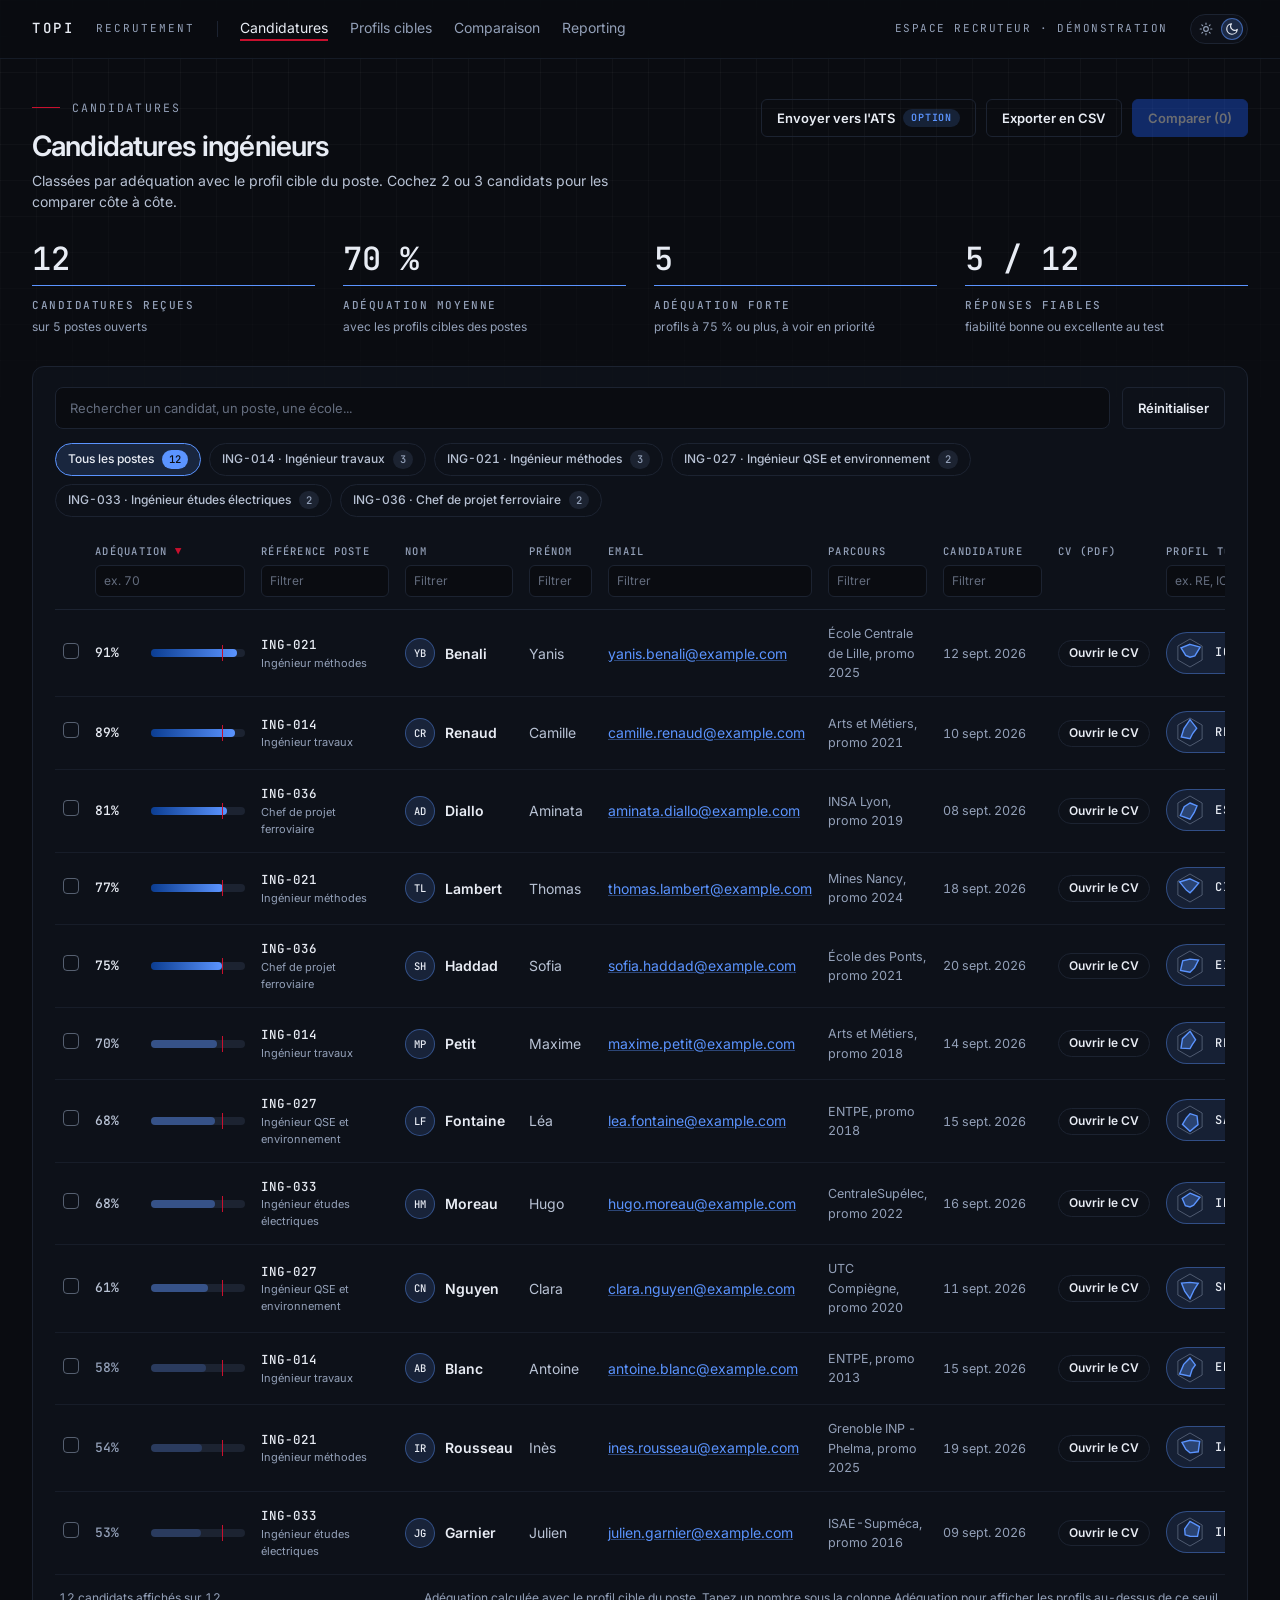
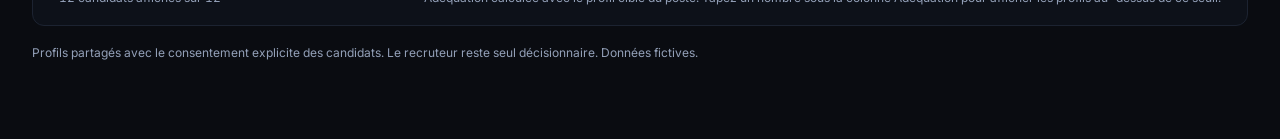
==== commit cb421e09: "Thème clair et interrupteur de thème Co-Authored-By: Claude Sonnet 5.5 <noreply@anthropic.com>" ====
--- a/index.html
+++ b/index.html
@@ -8,7 +8,8 @@
 <link href="https://fonts.googleapis.com/css2?family=Inter:wght@400;500;600;700&family=JetBrains+Mono:wght@400;500&display=swap" rel="stylesheet">
 <link rel="icon" href="favicon-32x32.png" sizes="32x32" type="image/png">
 <link rel="icon" href="favicon-192x192.png" sizes="192x192" type="image/png">
-<link rel="stylesheet" href="style.css?v=20261014b">
+<script>(function(){var k="topi-demo-theme",q=new URLSearchParams(location.search).get("theme"),t=null;try{if(q==="light"||q==="dark")localStorage.setItem(k,q);t=localStorage.getItem(k);}catch(e){}if(q==="light"||q==="dark")t=q;if(t==="light")document.documentElement.setAttribute("data-theme","light");})();</script>
+<link rel="stylesheet" href="style.css?v=20261014c">
 </head>
 <body>
 <header class="topbar">
@@ -17,6 +18,7 @@
   <span class="sep"></span>
   <nav><a href="index.html" class="on">Candidatures</a><a href="cibles.html">Profils cibles</a><a href="compare.html">Comparaison</a><a href="reporting.html">Reporting</a></nav>
   <div class="right">Espace recruteur · démonstration</div>
+  <button class="theme-toggle" type="button" role="switch" aria-checked="false" aria-label="Thème sombre activé. Passer au thème clair" title="Thème sombre activé. Passer au thème clair"><span class="tt-knob"></span><span class="tt-ic tt-sun"><svg viewBox="0 0 24 24" width="14" height="14" fill="none" stroke="currentColor" stroke-width="2" stroke-linecap="round" aria-hidden="true"><circle cx="12" cy="12" r="4"/><path d="M12 2v2M12 20v2M4.9 4.9l1.4 1.4M17.7 17.7l1.4 1.4M2 12h2M20 12h2M4.9 19.1l1.4-1.4M17.7 6.3l1.4-1.4"/></svg></span><span class="tt-ic tt-moon"><svg viewBox="0 0 24 24" width="14" height="14" fill="none" stroke="currentColor" stroke-width="2" stroke-linecap="round" stroke-linejoin="round" aria-hidden="true"><path d="M21 12.8A9 9 0 1 1 11.2 3a7 7 0 0 0 9.8 9.8z"/></svg></span></button>
 </header>
 <main class="wide">
   <div class="pagehead">
@@ -55,9 +57,9 @@
   </div>
   <p class="foot">Profils partagés avec le consentement explicite des candidats. Le recruteur reste seul décisionnaire. Données fictives.</p>
 </main>
-<script src="data.js?v=20261014b"></script>
-<script src="defs.js?v=20261014b"></script>
-<script src="scoring.js?v=20261014b"></script>
+<script src="data.js?v=20261014c"></script>
+<script src="defs.js?v=20261014c"></script>
+<script src="scoring.js?v=20261014c"></script>
 <script>
 const fmtDate = iso => new Date(iso).toLocaleDateString("fr-FR", { day: "2-digit", month: "short", year: "numeric" });
 const norm = s => String(s).toLowerCase().normalize("NFD").replace(/[̀-ͯ]/g, "");
@@ -203,5 +205,6 @@
 
 render();
 </script>
+<script src="theme.js?v=20261014c"></script>
 </body>
 </html>
--- a/style.css
+++ b/style.css
@@ -18,6 +18,58 @@
   --bad: #EF5A5A;
   --font-sans: "Inter", system-ui, -apple-system, "Segoe UI", sans-serif;
   --font-mono: "JetBrains Mono", ui-monospace, "Cascadia Mono", Consolas, monospace;
+  color-scheme: dark;
+  --card: color-mix(in srgb, var(--surface) 55%, transparent);
+  --card-shadow: none;
+  --row-hover: color-mix(in srgb, var(--surface) 85%, transparent);
+  --action-hover: var(--accent);
+  --grid: rgba(255, 255, 255, .03);
+  --tip-bg: #171C28;
+  --tip-line: #1C2331;
+  --switch-off: #2A3347;
+  --shadow-lg: rgba(0, 0, 0, .55);
+  --lv-mid: 42%;
+  --lv-low: 22%;
+  --s1: #5B94FF;
+  --s2: #34C77B;
+  --s3: #F0A23B;
+  --rel-ex: #5B94FF;
+  --rel-bon: #34C77B;
+  --rel-conv: #F0A23B;
+  --rel-mauv: #EF5A5A;
+}
+/* Thème clair : mêmes teintes de marque, surfaces claires, bleu d'action en accent. */
+:root[data-theme="light"] {
+  color-scheme: light;
+  --graphite: #F4F6FB;
+  --surface: #FFFFFF;
+  --line: #DBE1EC;
+  --ink: #0E1420;
+  --body: #2C3850;
+  --muted: #566580;
+  --accent: #1D57E8;
+  --action: #1D57E8;
+  --ok: #1E9E5C;
+  --warn: #C97A0B;
+  --bad: #D63B3B;
+  --card: #FFFFFF;
+  --card-shadow: 0 1px 2px rgba(15, 23, 42, .05), 0 6px 18px -10px rgba(15, 23, 42, .10);
+  --row-hover: color-mix(in srgb, var(--accent) 5%, transparent);
+  --action-hover: var(--brand);
+  --grid: rgba(14, 20, 32, .05);
+  --tip-bg: #0E1420;
+  --tip-line: #0E1420;
+  --switch-off: #C3CCDB;
+  --shadow-lg: rgba(15, 23, 42, .22);
+  --lv-mid: 55%;
+  --lv-low: 32%;
+  --s1: #1D57E8;
+  --s2: #1E9E5C;
+  --s3: #D98A12;
+  --rel-ex: #1D57E8;
+  --rel-bon: #1E9E5C;
+  --rel-conv: #C97A0B;
+  --rel-mauv: #D63B3B;
 }
 * { box-sizing: border-box; }
 html { background: var(--graphite); scroll-behavior: smooth; -webkit-font-smoothing: antialiased; }
@@ -27,7 +79,7 @@
 }
 body::before {
   content: ""; position: absolute; inset: 0 0 auto 0; height: 460px; z-index: -1; pointer-events: none;
-  background-image: linear-gradient(rgba(255, 255, 255, .03) 1px, transparent 1px), linear-gradient(90deg, rgba(255, 255, 255, .03) 1px, transparent 1px);
+  background-image: linear-gradient(var(--grid) 1px, transparent 1px), linear-gradient(90deg, var(--grid) 1px, transparent 1px);
   background-size: 36px 36px;
   -webkit-mask-image: linear-gradient(to bottom, #000 25%, transparent);
   mask-image: linear-gradient(to bottom, #000 25%, transparent);
@@ -62,9 +114,19 @@
 .pagehead .sub { margin: 0; }
 .actions2 { display: flex; gap: 10px; align-items: center; flex-wrap: wrap; justify-content: flex-end; }
 
+.theme-toggle { position: relative; display: inline-flex; align-items: center; justify-content: space-between; flex: none; width: 58px; height: 30px; padding: 0 7px; border: 1px solid var(--line); border-radius: 999px; background: var(--card); box-shadow: var(--card-shadow); color: var(--muted); cursor: pointer; transition: border-color .15s; }
+.theme-toggle:hover { border-color: var(--accent); }
+.theme-toggle .tt-ic { position: relative; z-index: 1; display: grid; place-items: center; width: 16px; height: 16px; transition: color .2s; }
+.theme-toggle .tt-moon { color: var(--ink); }
+.theme-toggle .tt-knob { position: absolute; top: 3px; left: 4px; width: 22px; height: 22px; border-radius: 50%; background: color-mix(in srgb, var(--accent) 20%, transparent); border: 1px solid color-mix(in srgb, var(--accent) 55%, transparent); transform: translateX(26px); transition: transform .25s cubic-bezier(.16, 1, .3, 1); }
+:root[data-theme="light"] .theme-toggle .tt-knob { transform: none; }
+:root[data-theme="light"] .theme-toggle .tt-sun { color: var(--ink); }
+:root[data-theme="light"] .theme-toggle .tt-moon { color: var(--muted); }
+@media (prefers-reduced-motion: reduce) { .theme-toggle .tt-knob { transition: none; } }
+
 /* ---- surfaces ---- */
 .card {
-  background: color-mix(in srgb, var(--surface) 55%, transparent); border: 1px solid var(--line);
+  background: var(--card); box-shadow: var(--card-shadow); border: 1px solid var(--line);
   border-radius: 12px; padding: 22px 24px;
 }
 .card h2 { font-family: var(--font-mono); font-size: 11px; font-weight: 500; text-transform: uppercase; letter-spacing: .14em; color: var(--muted); margin: 0 0 16px; }
@@ -85,7 +147,7 @@
 }
 .btn:hover { border-color: var(--accent); color: var(--accent); }
 .btn.primary { background: var(--action); border-color: var(--action); color: #fff; }
-.btn.primary:hover { background: var(--accent); border-color: var(--accent); color: #fff; }
+.btn.primary:hover { background: var(--action-hover); border-color: var(--action-hover); color: #fff; }
 .btn:disabled { opacity: .4; cursor: not-allowed; }
 .btn:disabled:hover { border-color: var(--line); color: var(--ink); }
 .btn.primary:disabled:hover { background: var(--action); border-color: var(--action); color: #fff; }
@@ -122,7 +184,7 @@
 .filters input:focus { outline: none; border-color: var(--accent); }
 tbody td { padding: 14px 12px; border-bottom: 1px solid color-mix(in srgb, var(--line) 70%, transparent); vertical-align: middle; }
 tbody tr { transition: background .15s; }
-tbody tr:hover { background: color-mix(in srgb, var(--surface) 85%, transparent); }
+tbody tr:hover { background: var(--row-hover); }
 .list thead th, .list tbody td, .filters td { padding-left: 8px; padding-right: 8px; }
 .list .filters input { min-width: 0; }
 td.muted { color: var(--muted); font-size: 12.5px; }
@@ -153,8 +215,8 @@
 .adq.high b { color: var(--ink); }
 .adq.high .abar i, .fill.ad-high { background: linear-gradient(90deg, var(--brand), var(--accent)); }
 .adq.mid b { color: var(--body); }
-.adq.mid .abar i, .fill.ad-mid { background: color-mix(in srgb, var(--accent) 42%, transparent); }
-.adq.low .abar i, .fill.ad-low { background: color-mix(in srgb, var(--accent) 22%, transparent); }
+.adq.mid .abar i, .fill.ad-mid { background: color-mix(in srgb, var(--accent) var(--lv-mid), transparent); }
+.adq.low .abar i, .fill.ad-low { background: color-mix(in srgb, var(--accent) var(--lv-low), transparent); }
 .gauge.high { color: var(--accent); }
 .gauge.mid { color: color-mix(in srgb, var(--accent) 60%, var(--muted)); }
 .gauge.low { color: var(--muted); }
@@ -177,10 +239,10 @@
 .avatar { width: 56px; height: 56px; border-radius: 50%; display: grid; place-items: center; font-family: var(--font-mono); font-size: 18px; font-weight: 500; color: var(--ink); background: color-mix(in srgb, var(--accent) 14%, transparent); border: 1px solid color-mix(in srgb, var(--accent) 45%, transparent); }
 .rel { --c: var(--accent); display: inline-flex; align-items: center; gap: .45rem; padding: .3rem .75rem; border-radius: 999px; font-size: 12px; font-weight: 500; color: var(--ink); background: color-mix(in srgb, var(--c) 14%, transparent); border: 1px solid color-mix(in srgb, var(--c) 45%, transparent); cursor: help; }
 .rel i { width: .45rem; height: .45rem; border-radius: 999px; background: var(--c); }
-.rel-excellent { --c: #5B94FF; }
-.rel-bon { --c: #34C77B; }
-.rel-convenable { --c: #F0A23B; }
-.rel-mauvais { --c: #EF5A5A; }
+.rel-excellent { --c: var(--rel-ex); }
+.rel-bon { --c: var(--rel-bon); }
+.rel-convenable { --c: var(--rel-conv); }
+.rel-mauvais { --c: var(--rel-mauv); }
 .triplet { display: flex; gap: 8px; margin: 6px 0 14px; }
 .triplet .tip { background: color-mix(in srgb, var(--accent) 16%, transparent); border: 1px solid color-mix(in srgb, var(--accent) 45%, transparent); color: var(--ink); font-family: var(--font-mono); font-weight: 500; border-radius: 6px; padding: 4px 10px; font-size: 13px; letter-spacing: .06em; }
 .triplet .tip:nth-child(2) { opacity: .82; }
@@ -194,9 +256,9 @@
 .axis .tgt { position: absolute; top: -6px; width: 16px; height: 16px; margin-left: -8px; border-radius: 50%; border: 1.5px solid var(--ink); background: transparent; box-sizing: border-box; }
 .tip { cursor: help; border-bottom: 1px dotted color-mix(in srgb, var(--muted) 60%, transparent); }
 .triplet .tip, svg .tip { border-bottom: 0; }
-.tooltip { position: fixed; display: none; z-index: 50; max-width: 340px; background: #171C28; color: var(--ink); border: 1px solid var(--line); padding: 10px 13px; border-radius: 8px; box-shadow: 0 14px 34px rgba(0, 0, 0, .55); font-size: 12px; line-height: 1.5; pointer-events: none; }
-.tooltip b { display: block; color: var(--ink); margin-bottom: 3px; font-size: 12.5px; }
-.tooltip span { color: var(--body); font-weight: 400; }
+.tooltip { position: fixed; display: none; z-index: 50; max-width: 340px; background: var(--tip-bg); color: #E8ECF4; border: 1px solid var(--tip-line); padding: 10px 13px; border-radius: 8px; box-shadow: 0 14px 34px var(--shadow-lg); font-size: 12px; line-height: 1.5; pointer-events: none; }
+.tooltip b { display: block; color: #E8ECF4; margin-bottom: 3px; font-size: 12.5px; }
+.tooltip span { color: #B8C2D4; font-weight: 400; }
 .legend { display: flex; flex-wrap: wrap; gap: 18px; margin-top: 14px; font-size: 11.5px; color: var(--muted); }
 .legend span { display: inline-flex; align-items: center; gap: 7px; }
 .lg { display: inline-block; }
@@ -227,7 +289,7 @@
 /* ---- profils cibles ---- */
 .editor { display: grid; grid-template-columns: 270px 1fr 330px; gap: 18px; align-items: start; }
 @media (max-width: 1100px) { .editor { grid-template-columns: 1fr; } }
-.plist button { width: 100%; text-align: left; border: 1px solid var(--line); background: color-mix(in srgb, var(--surface) 55%, transparent); color: var(--body); border-radius: 12px; padding: 12px 14px; margin-bottom: 8px; font: inherit; cursor: pointer; transition: border-color .15s, background .15s; }
+.plist button { width: 100%; text-align: left; border: 1px solid var(--line); background: var(--card); box-shadow: var(--card-shadow); color: var(--body); border-radius: 12px; padding: 12px 14px; margin-bottom: 8px; font: inherit; cursor: pointer; transition: border-color .15s, background .15s; }
 .plist button:hover { border-color: var(--accent); }
 .plist button.on { border-color: var(--accent); background: color-mix(in srgb, var(--accent) 10%, transparent); }
 .plist b { display: block; font-family: var(--font-mono); font-size: 12px; font-weight: 500; letter-spacing: .06em; color: var(--ink); }
@@ -266,7 +328,7 @@
 .wctl.off b { color: var(--muted); }
 .sw { position: relative; display: inline-block; width: 38px; height: 22px; }
 .sw input { opacity: 0; width: 0; height: 0; }
-.sw span { position: absolute; inset: 0; background: #2A3347; border-radius: 22px; cursor: pointer; transition: background .15s; }
+.sw span { position: absolute; inset: 0; background: var(--switch-off); border-radius: 22px; cursor: pointer; transition: background .15s; }
 .sw span::before { content: ""; position: absolute; width: 16px; height: 16px; left: 3px; top: 3px; background: #fff; border-radius: 50%; transition: transform .15s; }
 .sw input:checked + span { background: var(--action); }
 .sw input:checked + span::before { transform: translateX(16px); }
@@ -304,6 +366,7 @@
 @media (max-width: 640px) {
   .topbar { flex-wrap: wrap; gap: 8px 16px; padding: 12px 16px; }
   .topbar .right { display: none; }
+  .theme-toggle { margin-left: auto; }
   .topbar .sep { display: none; }
   .topbar nav { order: 3; width: 100%; gap: 16px; overflow-x: auto; white-space: nowrap; }
   main { padding: 26px 16px 48px; }
@@ -321,7 +384,7 @@
   :root { --graphite: #fff; --surface: #fff; --line: #D5DAE5; --ink: #0A0C11; --body: #1E2430; --muted: #4B5568; --accent: #1D57E8; }
   html, body { background: #fff !important; }
   body::before { display: none; }
-  .topbar, .tabs, .back, .head .actions, .note, .btn, .actions2, .eyebrow { display: none !important; }
+  .topbar, .theme-toggle, .tabs, .back, .head .actions, .note, .btn, .actions2, .eyebrow { display: none !important; }
   main { padding: 0; }
   .card { border: 0; padding: 8px 0; background: none; }
 }
